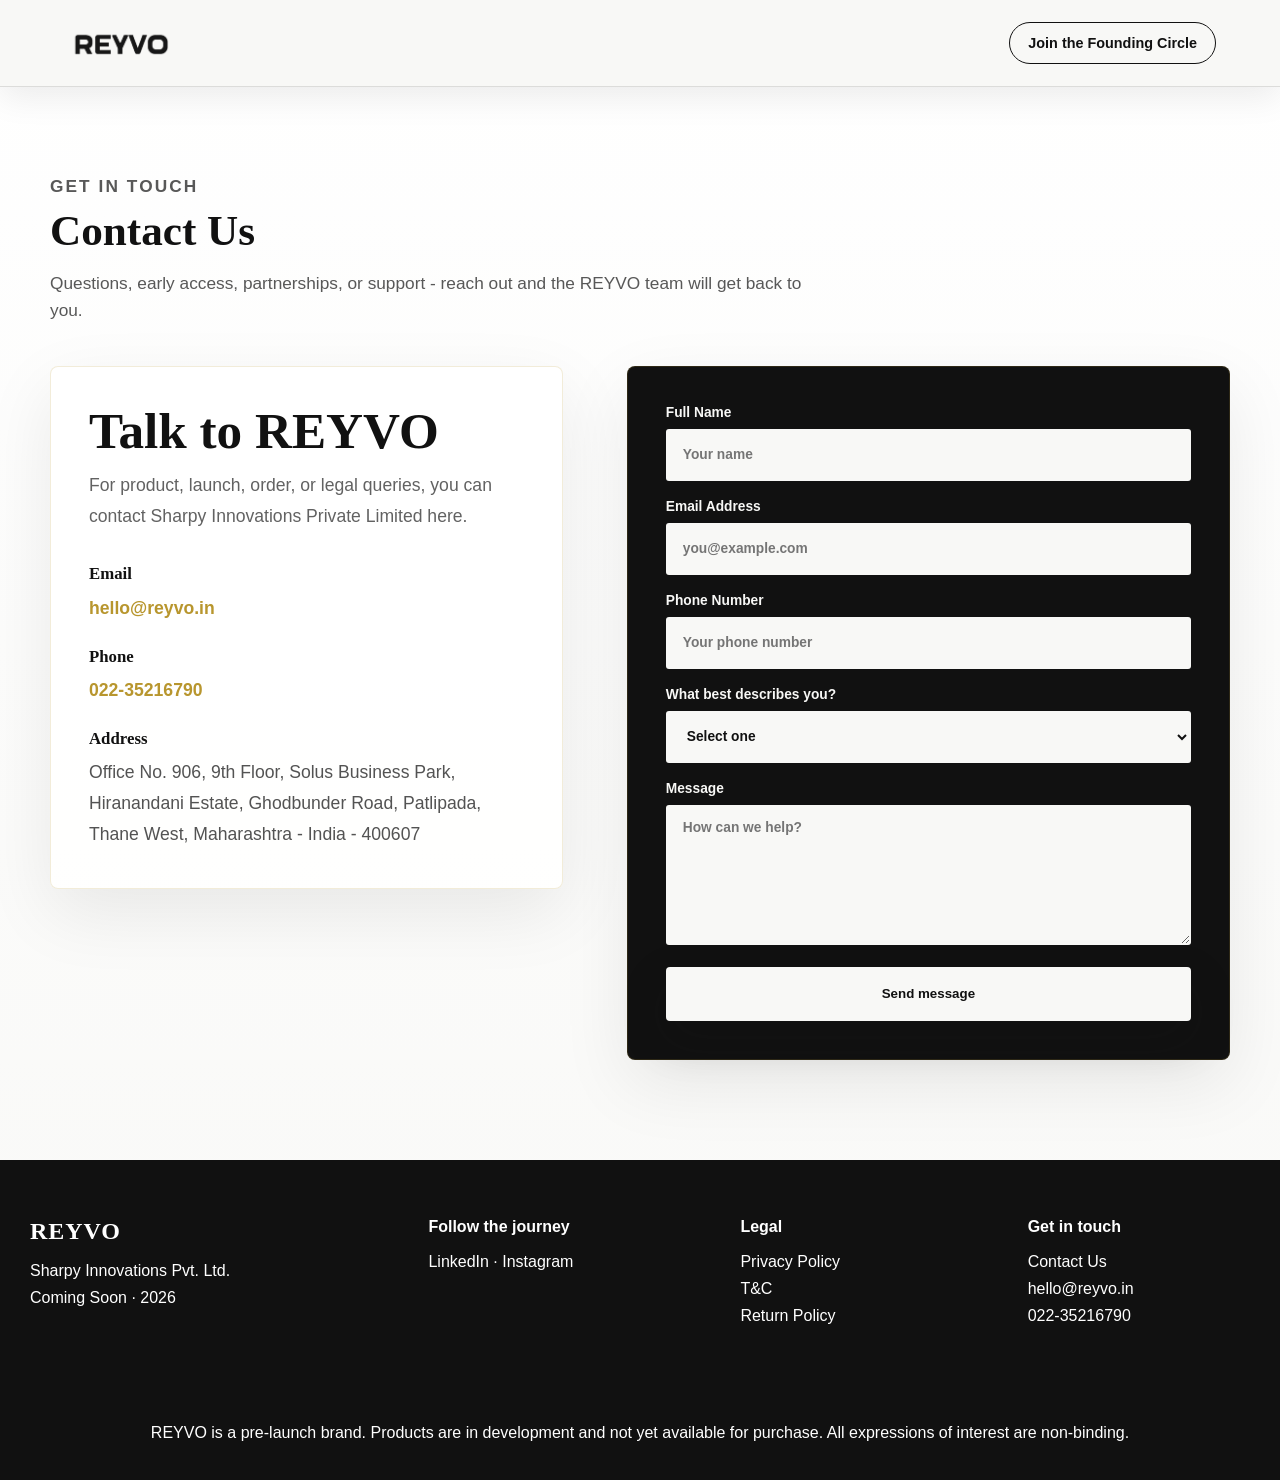
==== contact-us.html @ 83e5f423 "coming soon page" ====
<!DOCTYPE html>
<html lang="en">

<head>
    <meta charset="UTF-8">
    <meta name="viewport" content="width=device-width, initial-scale=1.0">
    <title>Contact Us - REYVO</title>
    <link rel="stylesheet" href="style.css">
</head>

<body class="legal-page">
    <header class="site-header legal-header">
        <a class="brand" href="index.html#top" aria-label="REYVO home">
            <img src="assets/reyvo-logo.png" alt="REYVO">
        </a>
        <a class="header-cta" href="index.html#founding-circle">Join the Founding Circle</a>
    </header>

    <main class="legal-main contact-main">
        <section class="legal-hero contact-hero">
            <p class="eyebrow">Get in Touch</p>
            <h1>Contact Us</h1>
            <p>Questions, early access, partnerships, or support - reach out and the REYVO team will get back to you.</p>
        </section>

        <section class="contact-grid">
            <div class="contact-card">
                <h2>Talk to REYVO</h2>
                <p>For product, launch, order, or legal queries, you can contact Sharpy Innovations Private Limited here.</p>
                <div class="contact-list">
                    <p><strong>Email</strong><a href="mailto:hello@reyvo.in">hello@reyvo.in</a></p>
                    <p><strong>Phone</strong><a href="tel:02235216790">022-35216790</a></p>
                    <p><strong>Address</strong><span>Office No. 906, 9th Floor, Solus Business Park, Hiranandani Estate, Ghodbunder Road, Patlipada, Thane West, Maharashtra - India - 400607</span></p>
                </div>
            </div>

            <form class="contact-form" id="contactForm">
                <input type="hidden" name="form_type" value="contact_us">
                <label>
                    Full Name
                    <input type="text" name="name" placeholder="Your name" required>
                </label>
                <label>
                    Email Address
                    <input type="email" name="email" placeholder="you@example.com" required>
                </label>
                <label>
                    Phone Number
                    <input type="tel" name="phone" placeholder="Your phone number">
                </label>
                <label>
                    What best describes you?
                    <select name="role" required>
                        <option value="">Select one</option>
                        <option>Founder</option>
                        <option>Professional</option>
                        <option>Student</option>
                        <option>Active</option>
                        <option>Other</option>
                    </select>
                </label>
                <label>
                    Message
                    <textarea name="message" rows="5" placeholder="How can we help?"></textarea>
                </label>
                <button class="button primary" type="submit">Send message</button>
            </form>
        </section>
    </main>

    <footer class="footer">
        <div class="footer-inner">
            <div>
                <strong>REYVO</strong>
                <p>Sharpy Innovations Pvt. Ltd.<br>Coming Soon &#183; 2026</p>
            </div>
            <div>
                <strong>Follow the journey</strong>
                <p><a href="https://www.linkedin.com/company/reyvo" target="_blank" rel="noopener">LinkedIn</a> &#183; <a href="https://www.instagram.com/reyvoindia" target="_blank" rel="noopener">Instagram</a></p>
            </div>
            <div>
                <strong>Legal</strong>
                <p><a href="privacy-policy.html">Privacy Policy</a><br><a href="terms-and-conditions.html">T&amp;C</a><br><a href="refund-return-policy.html">Return Policy</a></p>
            </div>
            <div>
                <strong>Get in touch</strong>
                <p><a href="contact-us.html">Contact Us</a><br><a href="mailto:hello@reyvo.in">hello@reyvo.in</a><br><a href="tel:02235216790">022-35216790</a></p>
            </div>
            <p class="micro">REYVO is a pre-launch brand. Products are in development and not yet available for
                purchase. All expressions of interest are non-binding.</p>
        </div>
    </footer>
    <script src="script.js"></script>
</body>

</html>
---- style.css ----
:root {
    --cream: #F8F8F6;
    --warm: #ECECEA;
    --ink: #111111;
    --muted: #626262;
    --line: rgba(17, 17, 17, 0.12);
    --white: #FFFFFF;
    --silver: #C9C9C6;
    --gold: #B8962E;
    --gold-soft: rgba(184, 150, 46, 0.14);
    --graphite: #2A2A2A;
    --shadow: 0 28px 80px rgba(17, 17, 17, 0.14);
}

@font-face {
    font-family: "Davioza Molegs";
    src: url("assets/fonts/DaviozaMolegs.otf") format("opentype");
    font-weight: 400;
    font-style: normal;
    font-display: swap;
}

* {
    box-sizing: border-box;
}

html {
    scroll-behavior: smooth;
}

body {
    margin: 0;
    font-family: Calibri, "Segoe UI", Arial, sans-serif;
    background:
        linear-gradient(180deg, #FFFFFF 0%, var(--cream) 34%, #EFEFED 100%);
    color: var(--ink);
    letter-spacing: 0;
}

a {
    color: inherit;
    text-decoration: none;
}

.site-header {
    position: fixed;
    top: 0;
    left: 0;
    right: 0;
    z-index: 20;
    display: flex;
    align-items: center;
    justify-content: space-between;
    padding: 22px clamp(20px, 5vw, 72px);
    transition: background 260ms ease, border-color 260ms ease, box-shadow 260ms ease;
}

.site-header.is-scrolled {
    background: rgba(248, 248, 246, 0.9);
    border-bottom-color: var(--line);
    box-shadow: 0 10px 34px rgba(17, 17, 17, 0.08);
    backdrop-filter: blur(18px);
}

.brand {
    display: inline-flex;
    align-items: center;
    font-size: 1.28rem;
    font-weight: 800;
    transition: color 220ms ease;
}

.brand img {
    display: block;
    width: auto;
    height: 34px;
    object-fit: contain;
    filter: brightness(0) invert(1);
    transition: filter 220ms ease, opacity 220ms ease;
}

.brand:hover img {
    opacity: 0.82;
}

.site-header.is-scrolled .brand img {
    filter: none;
}

.header-cta {
    display: inline-flex;
    align-items: center;
    gap: 4px;
    min-height: 42px;
    padding: 0 18px;
    border: 1px solid rgba(248, 248, 246, 0.54);
    color: var(--cream);
    border-radius: 999px;
    font-weight: 700;
    font-size: 0.9rem;
    transition: background 220ms ease, color 220ms ease, border-color 220ms ease, transform 220ms ease;
}

.site-header.is-scrolled .header-cta {
    border-color: var(--ink);
    color: var(--ink);
}

.header-cta:hover {
    background: var(--cream);
    color: var(--ink);
    border-color: var(--cream);
    transform: translateY(-1px);
}

.site-header.is-scrolled .header-cta:hover {
    background: var(--ink);
    color: var(--cream);
    border-color: var(--ink);
}

.section {
    width: min(1180px, calc(100% - 40px));
    margin: 0 auto;
    padding: 96px 0;
}

.hero {
    position: relative;
    overflow: hidden;
    min-height: 100vh;
    display: flex;
    justify-content: center;
    align-items: center;
    isolation: isolate;
    text-align: center;
    width: 100%;
    max-width: none;
    padding-left: max(20px, calc((100vw - 1180px) / 2));
    padding-right: max(20px, calc((100vw - 1180px) / 2));
    padding-top: 130px;
    background:
        linear-gradient(rgba(17, 17, 17, 0.68), rgba(17, 17, 17, 0.84)),
        var(--ink);
}

.hero-copy {
    position: relative;
    z-index: 2;
    max-width: 880px;
    margin: 0 auto;
}

.hero .eyebrow,
.hero h1,
.hero .hero-text,
.hero .hero-actions,
.hero .hero-countdown {
    opacity: 0;
    will-change: transform, opacity;
}

.hero.visible .eyebrow {
    animation: heroSlideDown 780ms cubic-bezier(0.22, 1, 0.36, 1) 120ms both;
}

.hero.visible h1 {
    animation: heroSlideUp 900ms cubic-bezier(0.22, 1, 0.36, 1) 260ms both;
}

.hero.visible .hero-text {
    animation: heroSlideLeft 860ms cubic-bezier(0.22, 1, 0.36, 1) 430ms both;
}

.hero.visible .hero-actions {
    animation: heroSlideRight 860ms cubic-bezier(0.22, 1, 0.36, 1) 590ms both;
}

.hero.visible .hero-countdown {
    animation: heroScaleIn 820ms cubic-bezier(0.22, 1, 0.36, 1) 760ms both;
}

.hero-bg {
    position: absolute;
    inset: 0;
    z-index: 1;
    pointer-events: none;
}

.hero-video {
    position: absolute;
    inset: 0;
    width: 100%;
    height: 100%;
    object-fit: cover;
    opacity: 0.72;
    transform: scale(1.06);
    filter: blur(3px) grayscale(0.16) saturate(0.9) contrast(1.08);
}

.hero-overlay {
    position: absolute;
    inset: 0;
    background:
        linear-gradient(180deg, rgba(0, 0, 0, 0.24) 0%, rgba(0, 0, 0, 0.5) 44%, rgba(0, 0, 0, 0.78) 100%),
        radial-gradient(circle at 50% 40%, rgba(0, 0, 0, 0.05), rgba(0, 0, 0, 0.46) 70%);
}

.eyebrow {
    margin: 0 0 18px;
    color: var(--gold);
    font-size: 0.96rem;
    font-weight: 800;
    letter-spacing: 0.12em;
    text-transform: uppercase;
}

.hero h1 {
    color: var(--cream);
    line-height: 1;
}

.hero .hero-text,
.hero .hero-actions p {
    color: rgba(248, 248, 246, 0.78);
}

h1,
h2,
h3,
p {
    margin-top: 0;
}

h1 {
    font-family: Georgia, "Times New Roman", serif;
    max-width: 820px;
    margin-bottom: 24px;
    font-size: clamp(3rem, 5.8vw, 3.45rem);
    line-height: 0.98;
    letter-spacing: 0;
}

h2 {
    font-family: Georgia, "Times New Roman", serif;
    margin-bottom: 22px;
    font-size: clamp(2rem, 4vw, 3.6rem);
    line-height: 1;
    letter-spacing: 0;
}

h3 {
    font-family: Georgia, "Times New Roman", serif;
    margin-bottom: 12px;
    font-size: 1.14rem;
    line-height: 1.25;
}

p,
li {
    color: var(--muted);
    font-size: 1.1rem;
    line-height: 1.75;
}

.hero-text {
    margin-left: auto;
    margin-right: auto;
    max-width: 710px;
    font-size: 1.05rem;
}

.hero-actions {
    display: flex;
    flex-wrap: wrap;
    gap: 18px 22px;
    justify-content: center;
    align-items: center;
    margin-top: 34px;
}

.hero-actions p {
    max-width: 240px;
    margin: 0;
    font-size: 0.92rem;
    line-height: 1.5;
    text-align: left;
}

.hero-countdown {
    position: relative;
    width: min(780px, 100%);
    margin: 28px auto 0;
    padding: 16px 18px;
    display: flex;
    align-items: center;
    justify-content: center;
    gap: 14px;
    background: rgba(255, 255, 255, 0.94);
    border: 1px solid rgba(184, 150, 46, 0.32);
    border-radius: 8px;
    box-shadow: 0 24px 70px rgba(0, 0, 0, 0.24);
    color: var(--ink);
    font-family: Calibri, "Segoe UI", Arial, sans-serif;
    font-size: 0.9rem;
    font-weight: 700;
    overflow: hidden;
    text-transform: lowercase;
}

.hero-countdown::before {
    content: "";
    position: absolute;
    inset: 0;
    background:
        radial-gradient(circle at 12% 50%, rgba(184, 150, 46, 0.2), transparent 23%),
        radial-gradient(circle at 88% 50%, rgba(184, 150, 46, 0.16), transparent 24%);
    pointer-events: none;
}

.hero-countdown::after {
    content: "";
    position: absolute;
    top: 0;
    bottom: 0;
    left: -45%;
    width: 38%;
    background: linear-gradient(90deg, transparent, rgba(184, 150, 46, 0.18), transparent);
    transform: skewX(-18deg);
    animation: countdownSheen 4.8s ease-in-out infinite;
    pointer-events: none;
}

.hero-countdown span {
    position: relative;
    z-index: 1;
    flex: 1 1 0;
    min-height: 64px;
    display: inline-flex;
    justify-content: center;
    align-items: baseline;
    gap: 7px;
    padding: 10px 14px;
    background: rgba(17, 17, 17, 0.035);
    border: 1px solid rgba(17, 17, 17, 0.06);
    border-radius: 8px;
    color: rgba(17, 17, 17, 0.72);
    white-space: nowrap;
    transition: transform 220ms ease, border-color 220ms ease, background 220ms ease;
}

.hero-countdown span:hover {
    transform: translateY(-3px);
    background: rgba(184, 150, 46, 0.1);
    border-color: rgba(184, 150, 46, 0.28);
}

.hero-countdown strong {
    color: var(--gold);
    font-family: Georgia, "Times New Roman", serif;
    font-size: clamp(2.2rem, 4vw, 3.2rem);
    line-height: 0.9;
    letter-spacing: 0.04em;
}

.hero-countdown i {
    position: relative;
    z-index: 1;
    display: inline-flex;
    color: rgba(17, 17, 17, 0.42);
    font-style: normal;
}

.hero-countdown i::before {
    content: "\00B7";
}

.button {
    display: inline-flex;
    align-items: center;
    justify-content: center;
    min-height: 54px;
    padding: 0 24px;
    border-radius: 999px;
    border: 1px solid transparent;
    font-family: Calibri, "Segoe UI", Arial, sans-serif;
    font-weight: 800;
    transition: transform 220ms ease, box-shadow 220ms ease, background 220ms ease;
    cursor: pointer;
}

.button:hover {
    transform: translateY(-2px);
}

.primary {
    background: var(--ink);
    color: var(--cream);
    box-shadow: 0 18px 44px rgba(17, 17, 17, 0.22);
}

.primary:hover {
    background: #000000;
    box-shadow: 0 22px 54px rgba(17, 17, 17, 0.28);
}

.secondary {
    background: var(--white);
    color: var(--ink);
}

.hero-panel {
    position: relative;
    min-height: 560px;
    padding: 34px;
    overflow: hidden;
    background:
        linear-gradient(145deg, rgba(255, 255, 255, 0.94), rgba(232, 232, 230, 0.84)),
        radial-gradient(circle at 20% 12%, rgba(5, 5, 5, 0.9), transparent 34%);
    border: 1px solid rgba(17, 17, 17, 0.1);
    border-radius: 8px;
    box-shadow: var(--shadow);
}


.product-orbit {
    position: absolute;
    inset: 0;
    display: grid;
    place-items: center;
}

.product-blur {
    width: 210px;
    height: 360px;
    border-radius: 26px;
    background:
        linear-gradient(90deg, rgba(255, 255, 255, 0.28), transparent 22%),
        linear-gradient(155deg, #111111 0%, #303030 44%, #B8962E 72%, #D8D8D4 100%);
    filter: blur(3.5px);
    transform: rotate(-8deg);
    animation: floatProduct 6s ease-in-out infinite;
}

.product-blur::after {
    content: "REYVO";
    position: absolute;
    inset: 0;
    display: grid;
    place-items: center;
    color: rgba(237, 237, 234, 0.78);
    font-size: 2rem;
    font-weight: 800;
    writing-mode: vertical-rl;
}

.can-shadow {
    position: absolute;
    bottom: 86px;
    width: 260px;
    height: 32px;
    background: rgba(17, 17, 17, 0.2);
    border-radius: 50%;
    filter: blur(16px);
    animation: shadowPulse 6s ease-in-out infinite;
}

.hero-proof {
    position: absolute;
    left: 24px;
    right: 24px;
    bottom: 24px;
    z-index: 2;
    display: flex;
    flex-wrap: wrap;
    gap: 10px;
}

.hero-proof span {
    min-height: 34px;
    display: inline-flex;
    align-items: center;
    padding: 0 13px;
    background: rgba(255, 255, 255, 0.76);
    border: 1px solid rgba(184, 150, 46, 0.24);
    border-radius: 999px;
    color: var(--ink);
    font-size: 0.78rem;
    font-weight: 800;
    backdrop-filter: blur(12px);
}

.countdown-band {
    width: min(1180px, calc(100% - 40px));
    margin: -34px auto 28px;
    padding: clamp(24px, 4vw, 38px);
    display: grid;
    grid-template-columns: 0.85fr 1.15fr;
    gap: 24px;
    align-items: center;
    background: var(--ink);
    border: 1px solid rgba(184, 150, 46, 0.28);
    border-radius: 8px;
    box-shadow: 0 24px 70px rgba(17, 17, 17, 0.16);
}

.countdown-band h2 {
    margin: 0;
    color: var(--cream);
    font-size: clamp(1.6rem, 3vw, 3rem);
}

.countdown {
    position: relative;
    z-index: 2;
    display: grid;
    grid-template-columns: repeat(3, 1fr);
    gap: 10px;
}

.countdown div {
    padding: 18px 12px;
    background: rgba(255, 255, 255, 0.08);
    border: 1px solid rgba(248, 248, 246, 0.16);
    border-radius: 8px;
    text-align: center;
    transition: transform 220ms ease, border-color 220ms ease, background 220ms ease;
}

.countdown div:hover {
    transform: translateY(-4px);
    background: rgba(184, 150, 46, 0.14);
    border-color: rgba(184, 150, 46, 0.58);
}

.countdown strong {
    display: block;
    color: var(--cream);
    font-size: 2rem;
}

.countdown span {
    color: rgba(248, 248, 246, 0.68);
    font-size: 0.72rem;
    font-weight: 800;
    text-transform: uppercase;
}

.split {
    display: grid;
    grid-template-columns: 0.85fr 1.15fr;
    gap: clamp(32px, 7vw, 96px);
}

.body-copy {

    padding-top: 50px;
}

.body-copy p {
    margin-bottom: 18px;
}

.callout,
.bottom-line {
    margin-top: 35px;
    padding: 22px;
    color: var(--ink);
    background: linear-gradient(135deg, #FFFFFF, var(--warm));
    border-left: 4px solid var(--gold);
    border-radius: 8px;
    font-family: Georgia, "Times New Roman", serif;
    font-weight: 600;
}

.section-heading {
    max-width: 820px;
    margin-bottom: 36px;
}

.three-grid {
    display: grid;
    grid-template-columns: repeat(3, minmax(0, 1fr));
    gap: 20px;
}

.card {
    position: relative;
    padding: 34px;
    background:
        linear-gradient(145deg, rgba(255, 255, 255, 0.98), rgba(248, 247, 241, 0.86));
    border: 1px solid rgba(184, 150, 46, 0.2);
    border-radius: 8px;
    overflow: hidden;
    box-shadow: 0 18px 48px rgba(17, 17, 17, 0.045);
    transition: transform 260ms ease, box-shadow 260ms ease, border-color 260ms ease, background 260ms ease;
}

.card::before {
    content: "";
    position: absolute;
    inset: 0;
    background:
        linear-gradient(120deg, transparent 12%, rgba(255, 255, 255, 0.72) 38%, transparent 58%),
        radial-gradient(circle at 18% 12%, rgba(184, 150, 46, 0.18), transparent 30%);
    opacity: 0;
    transform: translateX(-22%);
    transition: opacity 260ms ease, transform 520ms ease;
    pointer-events: none;
}

.card::after {
    content: "";
    position: absolute;
    top: 18px;
    right: 18px;
    width: 68px;
    height: 68px;
    border-top: 1px solid rgba(184, 150, 46, 0.28);
    border-right: 1px solid rgba(184, 150, 46, 0.28);
    border-radius: 0 8px 0 0;
    opacity: 0.58;
    pointer-events: none;
}

.card:hover {
    transform: translateY(-10px);
    background:
        linear-gradient(145deg, #FFFFFF, rgba(248, 247, 241, 0.96));
    border-color: rgba(184, 150, 46, 0.52);
    box-shadow: 0 28px 80px rgba(17, 17, 17, 0.13), 0 0 0 1px rgba(184, 150, 46, 0.08);
}

.card:hover::before {
    opacity: 1;
    transform: translateX(12%);
}

.card-icon {
    width: 46px;
    height: 46px;
    display: grid;
    place-items: center;
    margin-bottom: 28px;
    background: var(--ink);
    border: 1px solid rgba(184, 150, 46, 0.32);
    border-radius: 50%;
    color: var(--gold);
    font-size: 0.76rem;
    font-weight: 900;
}



.card .card-icon {
    position: relative;
    z-index: 1;
    width: 58px;
    height: 58px;
    display: inline-grid;
    margin-bottom: 24px;
    background:
        radial-gradient(circle at 34% 24%, rgba(255, 255, 255, 0.26), transparent 24%),
        linear-gradient(145deg, #101010, #000000);
    border-color: rgba(184, 150, 46, 0.58);
    box-shadow: 0 14px 30px rgba(17, 17, 17, 0.22), inset 0 0 0 1px rgba(255, 255, 255, 0.06);
    font-size: 1.25rem;
    font-weight: 700;
    transition: transform 260ms ease, box-shadow 260ms ease, border-color 260ms ease;
}

.card:hover .card-icon {
    transform: translateY(-3px) scale(1.06);
    border-color: rgba(216, 187, 93, 0.82);
    box-shadow: 0 18px 40px rgba(17, 17, 17, 0.27), 0 0 26px rgba(184, 150, 46, 0.18);
}

.card span {
    position: relative;
    z-index: 1;
    display: inline-flex;
    margin-bottom: 18px;
    color: var(--gold);
    font-size: 0.74rem;
    font-weight: 800;
    letter-spacing: 0.12em;
    text-transform: uppercase;
}

.card h3,
.card p {
    position: relative;
    z-index: 1;
}

.pillars article {
    position: relative;
    min-height: 318px;
    display: flex;
    flex-direction: column;
    align-items: center;
    justify-content: flex-start;
    padding: 32px 22px 28px;
    background:
        linear-gradient(145deg, rgba(255, 255, 255, 0.86), rgba(235, 235, 231, 0.78));
    border: 2px solid rgba(17, 17, 17, 0.54);
    border-radius: 8px;
    text-align: center;
    box-shadow: 0 18px 28px rgba(17, 17, 17, 0.16);
    transition: transform 260ms ease, box-shadow 260ms ease, border-color 260ms ease, background 260ms ease;
}

.pillars article:hover {
    transform: translateY(-7px);
    background:
        linear-gradient(145deg, rgba(255, 255, 255, 0.96), rgba(242, 242, 238, 0.9));
    border-color: rgba(184, 150, 46, 0.82);
    box-shadow: 0 24px 38px rgba(17, 17, 17, 0.2);
}

.pillar-mark {
    position: relative;
    width: 124px;
    height: 124px;
    display: grid;
    place-items: center;
    margin: 0 auto 14px;
    color: rgba(17, 17, 17, 0.55);
}

.pillar-mark span {
    position: absolute;
    left: -2px;
    top: 48%;
    color: rgba(17, 17, 17, 0.5);
    font-size: 0.92rem;
    font-weight: 500;
    letter-spacing: 0.04em;
}

.pillar-icon {
    width: 80px;
    height: 80px;
    fill: none;
    stroke: currentColor;
    stroke-width: 3.2;
    stroke-linecap: round;
    stroke-linejoin: round;
    transition: transform 260ms ease, color 260ms ease;
}

.pillars article:hover .pillar-icon {
    color: rgba(184, 150, 46, 0.78);
    transform: translateY(-3px) scale(1.04);
}

.pillars h3 {
    max-width: 260px;
    margin: 0 auto 12px;
    font-size: 1.08rem;
    line-height: 1.28;
}

.pillars p {
    max-width: 290px;
    margin: 0 auto;
    color: rgba(17, 17, 17, 0.74);
    font-size: 0.88rem;
    line-height: 1.42;
}

.product-section {
    display: grid;
    grid-template-columns: 0.9fr 1.1fr;
    gap: clamp(34px, 7vw, 92px);
    align-items: center;
}

.product-visual {
    position: relative;
    min-height: 520px;
    display: grid;
    place-items: center;
    background:
        linear-gradient(145deg, rgba(255, 255, 255, 0.96), rgba(236, 236, 234, 0.82));
    border: 1px solid rgba(184, 150, 46, 0.18);
    border-radius: 8px;
    overflow: hidden;
    box-shadow: 0 28px 80px rgba(17, 17, 17, 0.08);
}

.product-visual::before {
    content: "";
    position: absolute;
    inset: 12%;
    background:
        radial-gradient(circle at 50% 42%, rgba(184, 150, 46, 0.24), transparent 42%),
        radial-gradient(circle at 42% 70%, rgba(17, 17, 17, 0.14), transparent 36%);
    filter: blur(38px);
    pointer-events: none;
}

.product-visual::after {
    content: "";
    position: absolute;
    inset: 0;
    background:
        linear-gradient(115deg, rgba(255, 255, 255, 0.62), transparent 32%, transparent 68%, rgba(255, 255, 255, 0.36)),
        linear-gradient(180deg, transparent 72%, rgba(17, 17, 17, 0.07));
    pointer-events: none;
}

.product-tease {
    position: relative;
    z-index: 1;
    width: min(88%, 520px);
    max-height: 500px;
    object-fit: contain;
    filter: blur(4.5px) saturate(0.9) brightness(0.88);
    opacity: 0.9;
    transform: rotate(-4deg) scale(1.08);
    transition: transform 320ms ease, filter 320ms ease, opacity 320ms ease;
}

.product-visual:hover .product-tease {
    filter: blur(3.5px) saturate(0.96) brightness(0.94);
    opacity: 0.96;
    transform: rotate(-2deg) scale(1.12);
}

.product-badge {
    position: absolute;
    top: 24px;
    left: 24px;
    z-index: 2;
    display: inline-flex;
    align-items: center;
    min-height: 38px;
    padding: 0 25px;
    background: rgba(17, 17, 17, 0.9);
    border: 1px solid rgba(184, 150, 46, 0.62);
    border-radius: 999px;
    color: var(--cream);
    box-shadow: 0 16px 38px rgba(17, 17, 17, 0.2);
    font-size: 0.74rem;
    font-weight: 900;
    letter-spacing: 0.12em;
    text-transform: uppercase;
    backdrop-filter: blur(14px);
}

.not-list {
    display: grid;
    gap: 14px;
}

.not-list p {
    margin: 0;
    padding: 18px 0;
    border-bottom: 1px solid var(--line);
}

.not-list strong {
    color: var(--ink);
}

.form-section {
    display: grid;
    grid-template-columns: 1fr 0.82fr;
    gap: clamp(32px, 7vw, 92px);
    align-items: start;
}

.form-copy ul {
    margin: 28px 0 0;
    padding-left: 20px;
}

.signup-form {
    margin-top: 42px;
    padding: 28px;
    background: var(--ink);
    border-radius: 2px;
    box-shadow: var(--shadow);
}

label {
    display: grid;
    gap: 9px;
    margin-bottom: 18px;
    color: var(--cream);
    font-size: 0.86rem;
    font-weight: 800;
}

input,
select,
textarea {
    width: 100%;
    min-height: 52px;
    padding: 0 16px;
    color: var(--ink);
    background: var(--cream);
    border: 1px solid transparent;
    border-radius: 3px;
    font: inherit;
}

input:focus,
select:focus,
textarea:focus {
    outline: 2px solid var(--silver);
    outline-offset: 2px;
}

textarea {
    min-height: 140px;
    padding-top: 14px;
    resize: vertical;
}

.signup-form .button {
    width: 100%;
    background: var(--cream);
    color: var(--ink);
    border-radius: 4px !important;
    font-size: 16px;
}

.signup-form .button:hover {
    background: var(--gold);
    color: var(--white);
}

.form-note,
.joined {
    margin: 16px 0 0;
    color: rgba(237, 237, 234, 0.74);
    font-size: 0.9rem;
    line-height: 1.55;
}

.joined strong {
    color: var(--cream);
}

.belief {
    position: relative;
    max-width: 900px;
    min-height: 610px;
    display: grid;
    align-content: center;
    text-align: center;
    isolation: isolate;
    overflow: hidden;
}

.belief-bg {
    position: absolute;
    inset: 0;
    z-index: 0;
    pointer-events: none;
}

.belief-bg::before {
    content: "";
    position: absolute;
    inset: 8% 4%;
    background:
        radial-gradient(circle at 18% 48%, rgba(70, 44, 92, 0.12), transparent 28%),
        radial-gradient(circle at 82% 44%, rgba(221, 142, 54, 0.14), transparent 28%),
        linear-gradient(180deg, rgba(255, 255, 255, 0.9), rgba(248, 248, 246, 0.72));
    filter: blur(18px);
}

.belief-can {
    position: absolute;
    top: 50%;
    width: min(28vw, 300px);
    max-width: 34%;
    opacity: 0.28;
    filter: blur(3.5px) saturate(0.9) brightness(0.92);
    transform-origin: center;
}

.belief-can-berry {
    left: -5%;
    transform: translateY(-52%) rotate(-12deg);
    animation: beliefBerryFloat 8s ease-in-out infinite;
}

.belief-can-citrus {
    right: -5%;
    transform: translateY(-48%) rotate(13deg);
    animation: beliefCitrusFloat 9s ease-in-out infinite;
}

.flavor-dot {
    position: absolute;
    display: block;
    border-radius: 50%;
    opacity: 0.54;
    filter: blur(0.2px);
    animation: flavorDrift 7s ease-in-out infinite;
}

.dot-one {
    left: 7%;
    top: 22%;
    width: 16px;
    height: 16px;
    background: rgba(82, 47, 112, 0.28);
}

.dot-two {
    left: 15%;
    bottom: 18%;
    width: 10px;
    height: 10px;
    background: rgba(42, 24, 56, 0.22);
    animation-delay: -1.8s;
}

.dot-three {
    right: 10%;
    top: 20%;
    width: 18px;
    height: 18px;
    background: rgba(226, 143, 46, 0.32);
    animation-delay: -3.2s;
}

.dot-four {
    right: 18%;
    bottom: 20%;
    width: 11px;
    height: 11px;
    background: rgba(244, 180, 67, 0.26);
    animation-delay: -4.5s;
}

.dot-five {
    right: 5%;
    bottom: 38%;
    width: 8px;
    height: 8px;
    background: rgba(184, 150, 46, 0.28);
    animation-delay: -2.4s;
}

.belief .eyebrow,
.belief h2,
.belief p,
.belief strong {
    position: relative;
    z-index: 1;
}

.belief p {
    font-size: 1.08rem;
}

.belief strong {
    display: block;
    margin-top: 10px;
    font-family: Georgia, "Times New Roman", serif;
    font-size: clamp(1.25rem, 3vw, 1.9rem);
    line-height: 1.25;
}

@keyframes beliefBerryFloat {

    0%,
    100% {
        transform: translateY(-52%) translateX(0) rotate(-12deg);
    }

    50% {
        transform: translateY(-57%) translateX(18px) rotate(-8deg);
    }
}

@keyframes beliefCitrusFloat {

    0%,
    100% {
        transform: translateY(-48%) translateX(0) rotate(13deg);
    }

    50% {
        transform: translateY(-53%) translateX(-18px) rotate(9deg);
    }
}

@keyframes flavorDrift {

    0%,
    100% {
        transform: translate3d(0, 0, 0) scale(1);
    }

    50% {
        transform: translate3d(10px, -16px, 0) scale(1.18);
    }
}

.cta-band {
    width: min(1180px, calc(100% - 40px));
    margin: 20px auto 96px;
    padding: clamp(28px, 5vw, 56px);
    display: flex;
    gap: 28px;
    align-items: center;
    justify-content: space-between;
    background: var(--ink);
    border-radius: 8px;
}

.cta-band h2 {
    margin-bottom: 12px;
    color: var(--cream);
    font-size: clamp(1.8rem, 4vw, 3.5rem);
}

.cta-band p {
    max-width: 720px;
    margin: 0;
    color: rgba(237, 237, 234, 0.75);
}

.footer {
    padding: 58px 0 34px;
    background: #111111;
    border-top: 0;
    color: #FFFFFF;
}

.footer-inner {
    width: min(1220px, calc(100% - 40px));
    margin: 0 auto;
    display: grid;
    grid-template-columns: 1.25fr 0.9fr 0.8fr 0.9fr;
    gap: clamp(36px, 7vw, 92px);
    align-items: start;
}

.footer strong {
    display: block;
    margin-bottom: 12px;
    color: #FFFFFF;
    font-size: 1rem;
    font-weight: 800;
}

.footer-inner>div:first-child strong {
    font-family: Georgia, "Times New Roman", serif;
    font-size: 1.5rem;
    font-weight: 800;
    letter-spacing: 0.04em;
}

.footer a {
    color: #FFFFFF;
    transition: color 220ms ease;
}

.footer a:hover {
    color: var(--gold);

}

.footer p {
    margin: 0;
    color: #FFFFFF;
    font-size: 1rem;
    line-height: 1.7;
}

.micro {
    grid-column: 1 / -1;
    width: 100%;
    max-width: none;
    justify-self: center;
    margin-top: 82px;
    padding-top: 0;
    border-top: 0;
    color: #FFFFFF;
    text-align: center;
}

.legal-page {
    background: linear-gradient(180deg, #FFFFFF 0%, var(--cream) 100%);
}

.legal-header {
    position: sticky;
    background: rgba(248, 248, 246, 0.94);
    border-bottom: 1px solid var(--line);
    box-shadow: 0 10px 34px rgba(17, 17, 17, 0.08);
    backdrop-filter: blur(18px);
}

.legal-header .brand img {
    filter: none;
}

.legal-header .header-cta {
    border-color: var(--ink);
    color: var(--ink);
}

.legal-header .header-cta:hover {
    background: var(--ink);
    color: var(--cream);
    border-color: var(--ink);
}

.legal-main {
    width: min(1060px, calc(100% - 40px));
    margin: 0 auto;
    padding: 86px 0 100px;
}

.legal-hero {
    max-width: 840px;
    margin-bottom: 42px;
}

.legal-hero h1 {
    margin-bottom: 18px;
    font-size: clamp(2.7rem, 6vw, 2.4rem);
}

.legal-hero p {
    margin-bottom: 10px;
    color: rgba(17, 17, 17, 0.7);
    font-size: 1.08rem;
    line-height: 1.55;
}

.legal-content {
    padding: clamp(24px, 5vw, 54px);
    background: rgba(255, 255, 255, 0.82);
    border: 1px solid rgba(184, 150, 46, 0.18);
    border-radius: 8px;
    box-shadow: 0 24px 70px rgba(17, 17, 17, 0.08);
}

.legal-content section+section {
    margin-top: 36px;
    padding-top: 32px;
    border-top: 1px solid rgba(17, 17, 17, 0.1);
}

.legal-content h2 {
    margin-bottom: 14px;
    font-size: clamp(1.55rem, 3vw, 1.5rem);
    line-height: 1.12;
}

.legal-content h3 {
    margin: 22px 0 10px;
    font-size: 1.14rem;
}

.legal-content p,
.legal-content li {
    color: rgba(17, 17, 17, 0.72);
    font-size: 1rem;
    line-height: 1.72;
}

.legal-content p {
    margin-bottom: 14px;
}

.legal-content ul {
    margin: 8px 0 16px;
    padding-left: 22px;
}

.legal-content a {
    color: var(--gold);
    font-weight: 800;
}

.policy-table {
    display: grid;
    margin: 20px 0 22px;
    border: 1px solid rgba(17, 17, 17, 0.12);
    border-radius: 8px;
    overflow: hidden;
}

.policy-table>div {
    display: grid;
    grid-template-columns: 1.3fr 1fr 0.85fr;
}

.policy-table.two-column>div {
    grid-template-columns: 1.35fr 1fr;
}

.policy-table>div:first-child {
    background: var(--ink);
    color: var(--cream);
}

.policy-table strong,
.policy-table span {
    padding: 13px 14px;
    border-right: 1px solid rgba(17, 17, 17, 0.1);
    font-size: 0.92rem;
    line-height: 1.45;
}

.policy-table>div:first-child strong {
    border-color: rgba(255, 255, 255, 0.18);
}

.policy-table strong:last-child,
.policy-table span:last-child {
    border-right: 0;
}

.policy-table>div+div {
    border-top: 1px solid rgba(17, 17, 17, 0.1);
}

.contact-main {
    width: min(1180px, calc(100% - 40px));
}

.contact-hero {
    max-width: 760px;
}

.contact-grid {
    display: grid;
    grid-template-columns: 0.85fr 1fr;
    gap: clamp(28px, 5vw, 72px);
    align-items: start;
}

.contact-card,
.contact-form {
    padding: clamp(24px, 4vw, 38px);
    background: rgba(255, 255, 255, 0.82);
    border: 1px solid rgba(184, 150, 46, 0.18);
    border-radius: 8px;
    box-shadow: 0 24px 70px rgba(17, 17, 17, 0.08);
}

.contact-card h2 {
    margin-bottom: 14px;
    font-size: clamp(2rem, 4vw, 3.2rem);
}

.contact-list {
    display: grid;
    gap: 18px;
    margin-top: 28px;
}

.contact-list p {
    margin: 0;
}

.contact-list strong {
    display: block;
    margin-bottom: 4px;
    color: var(--ink);
    font-family: Georgia, "Times New Roman", serif;
    font-size: 1.05rem;
}

.contact-list a {
    color: var(--gold);
    font-weight: 800;
}

.contact-list span {
    color: rgba(17, 17, 17, 0.72);
    line-height: 1.65;
}

.contact-form {
    background: var(--ink);
}

.contact-form .button {
    width: 100%;
    margin-top: 4px;
    background: var(--cream);
    color: var(--ink);
    border-radius: 4px !important;
}

.contact-form .button:hover {
    background: var(--gold);
    color: var(--white);
}

.reveal {
    opacity: 0;
    transform: translateY(22px);
    transition: opacity 700ms ease, transform 700ms ease;
}

.reveal.visible {
    opacity: 1;
    transform: translateY(0);
}

.reveal.visible .reveal-left {
    animation: slideFromLeft 820ms ease both;
}

.reveal.visible .reveal-right {
    animation: slideFromRight 820ms ease 120ms both;
}

.reveal.visible.split> :first-child,
.reveal.visible.product-section> :first-child,
.reveal.visible.form-section> :first-child {
    animation: slideFromLeft 760ms ease both;
}

.reveal.visible.split> :last-child,
.reveal.visible.product-section> :last-child,
.reveal.visible.form-section> :last-child {
    animation: slideFromRight 760ms ease 100ms both;
}

.reveal.visible .card,
.reveal.visible.pillars article {
    animation: liftIn 680ms ease both;
}

.reveal.visible .card:nth-child(2),
.reveal.visible.pillars article:nth-child(2) {
    animation-delay: 90ms;
}

.reveal.visible .card:nth-child(3),
.reveal.visible.pillars article:nth-child(3) {
    animation-delay: 180ms;
}

@keyframes floatProduct {

    0%,
    100% {
        transform: translateY(0) rotate(-8deg);
    }

    50% {
        transform: translateY(-18px) rotate(-5deg);
    }
}

@keyframes shadowPulse {

    0%,
    100% {
        transform: scale(1);
        opacity: 0.8;
    }

    50% {
        transform: scale(0.82);
        opacity: 0.48;
    }
}

@keyframes countdownSheen {

    0%,
    24% {
        left: -45%;
    }

    58%,
    100% {
        left: 108%;
    }
}

@keyframes heroSlideDown {
    from {
        opacity: 0;
        transform: translate3d(0, -24px, 0);
    }

    to {
        opacity: 1;
        transform: translate3d(0, 0, 0);
    }
}

@keyframes heroSlideUp {
    from {
        opacity: 0;
        transform: translate3d(0, 38px, 0);
    }

    to {
        opacity: 1;
        transform: translate3d(0, 0, 0);
    }
}

@keyframes heroSlideLeft {
    from {
        opacity: 0;
        transform: translate3d(-42px, 0, 0);
    }

    to {
        opacity: 1;
        transform: translate3d(0, 0, 0);
    }
}

@keyframes heroSlideRight {
    from {
        opacity: 0;
        transform: translate3d(42px, 0, 0);
    }

    to {
        opacity: 1;
        transform: translate3d(0, 0, 0);
    }
}

@keyframes heroScaleIn {
    from {
        opacity: 0;
        transform: translate3d(0, 24px, 0) scale(0.96);
    }

    to {
        opacity: 1;
        transform: translate3d(0, 0, 0) scale(1);
    }
}

@keyframes slideFromLeft {
    from {
        opacity: 0;
        transform: translateX(-36px);
    }

    to {
        opacity: 1;
        transform: translateX(0);
    }
}

@keyframes slideFromRight {
    from {
        opacity: 0;
        transform: translateX(36px);
    }

    to {
        opacity: 1;
        transform: translateX(0);
    }
}

@keyframes liftIn {
    from {
        opacity: 0;
        transform: translateY(24px);
    }

    to {
        opacity: 1;
        transform: translateY(0);
    }
}

@media (max-width: 900px) {
    .site-header {
        padding: 18px 20px;
    }

    .header-cta {
        min-height: 38px;
        padding: 0 13px;
        font-size: 0.78rem;
    }

    .section {
        width: min(100% - 32px, 680px);
        padding: 72px 0;
    }

    .hero,
    .split,
    .product-section,
    .form-section,
    .countdown-band {
        grid-template-columns: 1fr;
    }

    .hero {
        min-height: 100vh;
        padding-top: 100px;
        padding-bottom: 72px;
    }

    .hero-bg {
        inset: 0;
        height: auto;
    }

    h1 {
        font-size: clamp(2.65rem, 10.2vw, 3.7rem);
        line-height: 1.02;
    }

    .hero-panel,
    .product-visual {
        min-height: 460px;
    }

    .countdown-band {
        width: min(100% - 32px, 680px);
        margin-top: -14px;
    }

    .three-grid,
    .footer-inner {
        grid-template-columns: 1fr;
    }

    .footer-inner {
        width: min(100% - 32px, 680px);
        text-align: center;
    }

    .cta-band {
        width: min(100% - 32px, 680px);
        flex-direction: column;
        align-items: flex-start;
    }

    .legal-main {
        width: min(100% - 32px, 680px);
        padding-top: 58px;
    }

    .policy-table {
        border: 0;
        gap: 12px;
        overflow: visible;
    }

    .policy-table>div {
        grid-template-columns: 1fr;
        border: 1px solid rgba(17, 17, 17, 0.12);
        border-radius: 8px;
        overflow: hidden;
    }

    .policy-table>div:first-child {
        display: none;
    }

    .policy-table strong,
    .policy-table span {
        border-right: 0;
        border-bottom: 1px solid rgba(17, 17, 17, 0.08);
    }

    .policy-table strong:last-child,
    .policy-table span:last-child {
        border-bottom: 0;
    }

    .belief {
        min-height: 560px;
    }

    .belief-can {
        width: 220px;
        max-width: 42%;
        opacity: 0.22;
    }

    .belief-can-berry {
        left: -14%;
    }

    .belief-can-citrus {
        right: -14%;
    }
}

@media (max-width: 560px) {
    .hero-actions {
        align-items: flex-start;
        flex-direction: column;
    }

    .hero-actions,
    .hero-actions p {
        align-items: center;
        text-align: center;
    }

    .button {
        width: 100%;
    }

    .header-cta {
        max-width: 190px;
        justify-content: center;
        text-align: center;
    }

    .countdown strong {
        font-size: 1.45rem;
    }

    .hero-countdown {
        flex-wrap: wrap;
        gap: 8px 12px;
        padding: 16px;
    }

    .hero-countdown span {
        flex: 1 1 100%;
    }

    .hero-countdown i {
        display: none;
    }

    .hero-panel,
    .signup-form {
        padding: 20px;
    }

    .product-blur {
        width: 170px;
        height: 310px;
    }

    .belief {
        min-height: 620px;
    }

    .belief-can {
        width: 170px;
        max-width: 48%;
        opacity: 0.18;
    }

    .belief-can-berry {
        left: -24%;
        top: 32%;
    }

    .belief-can-citrus {
        right: -24%;
        top: 72%;
    }

    .flavor-dot {
        opacity: 0.38;
    }
}

@media (prefers-reduced-motion: reduce) {

    .hero .eyebrow,
    .hero h1,
    .hero .hero-text,
    .hero .hero-actions,
    .hero .hero-countdown {
        opacity: 1;
        animation: none;
        transform: none;
    }

    .belief-can,
    .flavor-dot {
        animation: none;
    }
}
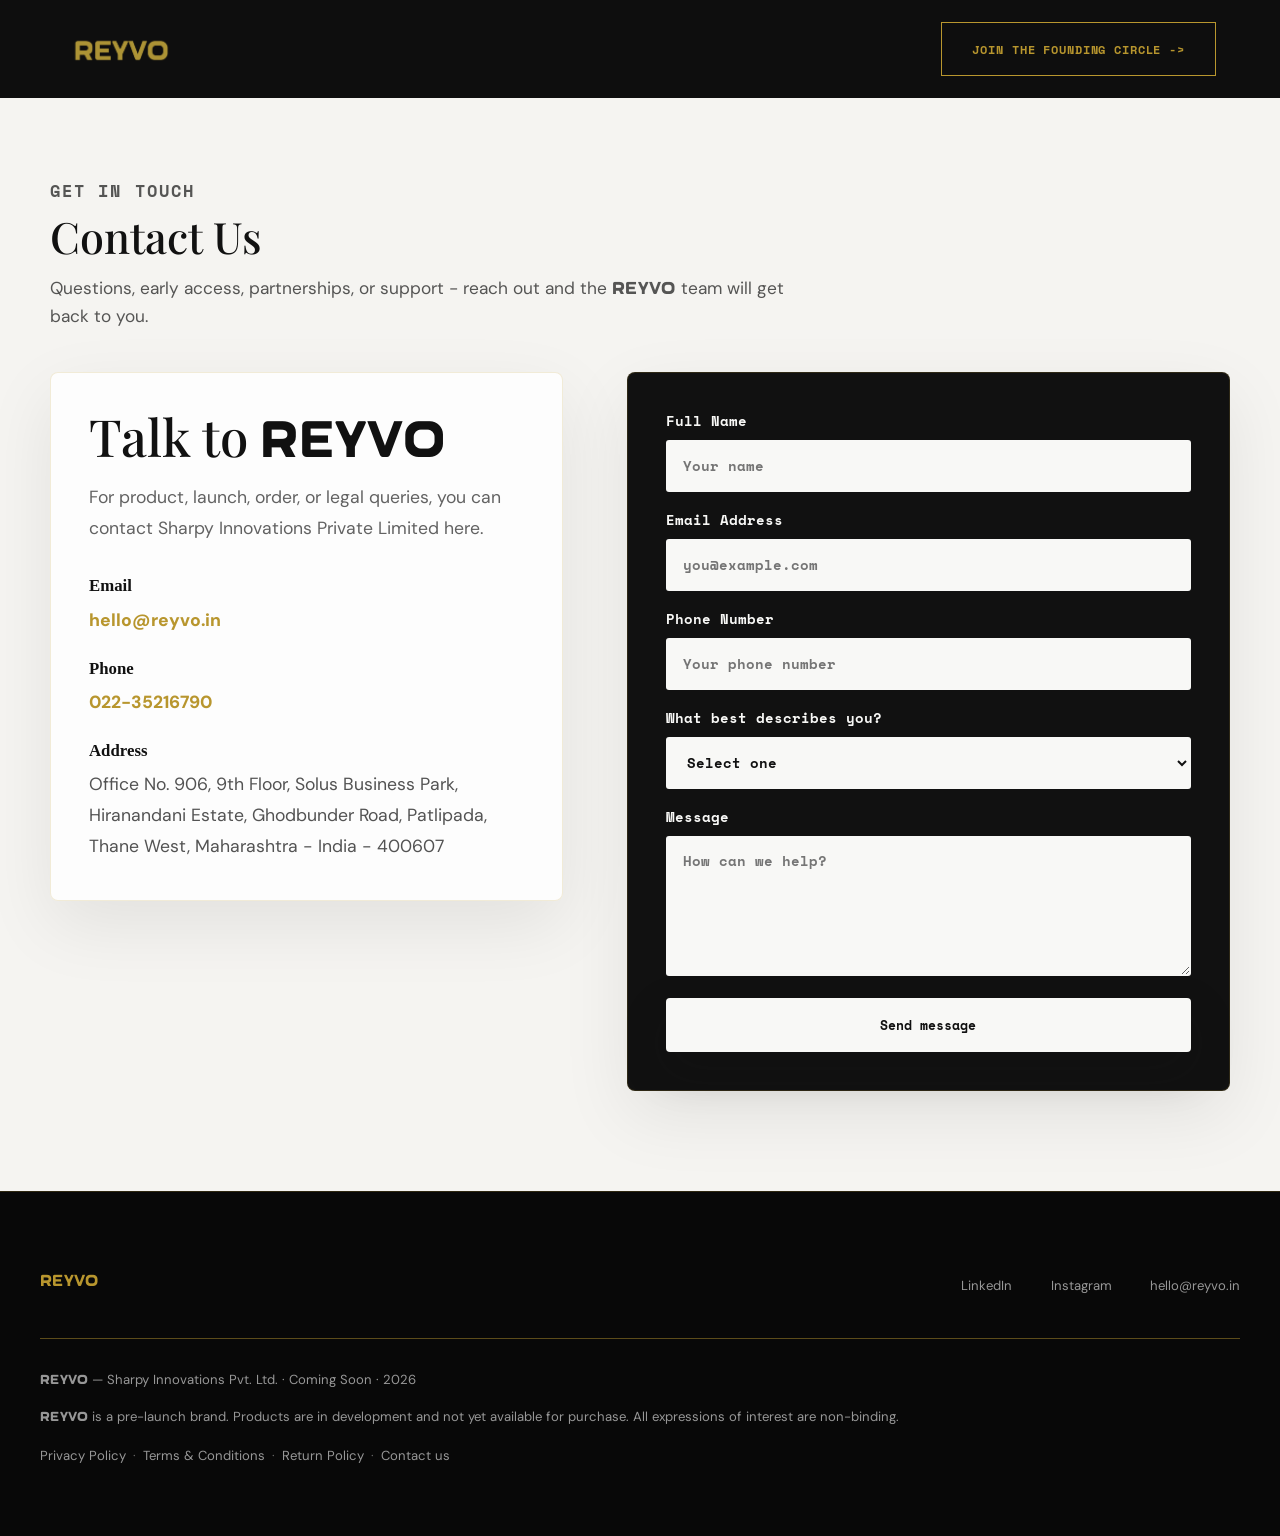
==== commit 64522f6a: "changes on home page" ====
--- a/contact-us.html
+++ b/contact-us.html
@@ -13,24 +13,27 @@
         <a class="brand" href="index.html#top" aria-label="REYVO home">
             <img src="assets/reyvo-logo.png" alt="REYVO">
         </a>
-        <a class="header-cta" href="index.html#founding-circle">Join the Founding Circle</a>
+        <a class="header-cta" href="index.html#founding-circle">Join the Founding Circle -&gt;</a>
     </header>
 
     <main class="legal-main contact-main">
         <section class="legal-hero contact-hero">
             <p class="eyebrow">Get in Touch</p>
             <h1>Contact Us</h1>
-            <p>Questions, early access, partnerships, or support - reach out and the REYVO team will get back to you.</p>
+            <p>Questions, early access, partnerships, or support - reach out and the REYVO team will get back to you.
+            </p>
         </section>
 
         <section class="contact-grid">
             <div class="contact-card">
                 <h2>Talk to REYVO</h2>
-                <p>For product, launch, order, or legal queries, you can contact Sharpy Innovations Private Limited here.</p>
+                <p>For product, launch, order, or legal queries, you can contact Sharpy Innovations Private Limited
+                    here.</p>
                 <div class="contact-list">
                     <p><strong>Email</strong><a href="mailto:hello@reyvo.in">hello@reyvo.in</a></p>
                     <p><strong>Phone</strong><a href="tel:02235216790">022-35216790</a></p>
-                    <p><strong>Address</strong><span>Office No. 906, 9th Floor, Solus Business Park, Hiranandani Estate, Ghodbunder Road, Patlipada, Thane West, Maharashtra - India - 400607</span></p>
+                    <p><strong>Address</strong><span>Office No. 906, 9th Floor, Solus Business Park, Hiranandani Estate,
+                            Ghodbunder Road, Patlipada, Thane West, Maharashtra - India - 400607</span></p>
                 </div>
             </div>
 
@@ -68,26 +71,26 @@
         </section>
     </main>
 
-    <footer class="footer">
+    <footer class="footer landing-footer">
         <div class="footer-inner">
-            <div>
-                <strong>REYVO</strong>
-                <p>Sharpy Innovations Pvt. Ltd.<br>Coming Soon &#183; 2026</p>
+            <div class="footer-topline">
+                <a class="footer-logo-link" href="index.html#top" aria-label="REYVO home"><strong>REYVO</strong></a>
+                <div class="footer-social">
+                    <a href="https://www.linkedin.com/company/reyvo" target="_blank" rel="noopener">LinkedIn</a>
+                    <a href="https://www.instagram.com/reyvoindia" target="_blank" rel="noopener">Instagram</a>
+                    <a href="mailto:hello@reyvo.in">hello@reyvo.in</a>
+                </div>
             </div>
-            <div>
-                <strong>Follow the journey</strong>
-                <p><a href="https://www.linkedin.com/company/reyvo" target="_blank" rel="noopener">LinkedIn</a> &#183; <a href="https://www.instagram.com/reyvoindia" target="_blank" rel="noopener">Instagram</a></p>
-            </div>
-            <div>
-                <strong>Legal</strong>
-                <p><a href="privacy-policy.html">Privacy Policy</a><br><a href="terms-and-conditions.html">T&amp;C</a><br><a href="refund-return-policy.html">Return Policy</a></p>
-            </div>
-            <div>
-                <strong>Get in touch</strong>
-                <p><a href="contact-us.html">Contact Us</a><br><a href="mailto:hello@reyvo.in">hello@reyvo.in</a><br><a href="tel:02235216790">022-35216790</a></p>
-            </div>
-            <p class="micro">REYVO is a pre-launch brand. Products are in development and not yet available for
-                purchase. All expressions of interest are non-binding.</p>
+            <div class="footer-divider" aria-hidden="true"></div>
+            <p>REYVO &mdash; Sharpy Innovations Pvt. Ltd. &#183; Coming Soon &#183; 2026</p>
+            <p>REYVO is a pre-launch brand. Products are in development and not yet available for purchase. All
+                expressions of interest are non-binding.</p>
+            <nav class="footer-policy-links" aria-label="Footer links">
+                <a href="privacy-policy.html">Privacy Policy</a>
+                <a href="terms-and-conditions.html">Terms &amp; Conditions</a>
+                <a href="refund-return-policy.html">Return Policy</a>
+                <a href="contact-us.html">Contact us</a>
+            </nav>
         </div>
     </footer>
     <script src="script.js"></script>
--- a/style.css
+++ b/style.css
@@ -1,3 +1,5 @@
+@import url("https://fonts.googleapis.com/css2?family=DM+Sans:wght@300;400;500;700&family=Playfair+Display:wght@400;500;600;700&family=Space+Mono:wght@400;700&display=swap");
+
 :root {
     --cream: #F8F8F6;
     --warm: #ECECEA;
@@ -35,6 +37,12 @@
         linear-gradient(180deg, #FFFFFF 0%, var(--cream) 34%, #EFEFED 100%);
     color: var(--ink);
     letter-spacing: 0;
+}
+
+.brand-word {
+    font-family: "Davioza Molegs", "Times New Roman", serif;
+    font-weight: 400;
+    letter-spacing: 0.02em;
 }
 
 a {
@@ -449,8 +457,9 @@
     display: grid;
     place-items: center;
     color: rgba(237, 237, 234, 0.78);
+    font-family: "Davioza Molegs", Georgia, "Times New Roman", serif;
     font-size: 2rem;
-    font-weight: 800;
+    font-weight: 400;
     writing-mode: vertical-rl;
 }
 
@@ -877,7 +886,7 @@
 }
 
 .signup-form {
-    margin-top: 42px;
+    margin-top: 80px !important;
     padding: 28px;
     background: var(--ink);
     border-radius: 2px;
@@ -1218,7 +1227,7 @@
 .legal-main {
     width: min(1060px, calc(100% - 40px));
     margin: 0 auto;
-    padding: 86px 0 100px;
+    padding: 80px 0 100px;
 }
 
 .legal-hero {
@@ -1792,3 +1801,1533 @@
         animation: none;
     }
 }
+
+/* Landing page refresh */
+.landing-page {
+    --obsidian: #0E0E0E;
+    --landing-text: #FFFFFF;
+    --landing-muted: rgba(255, 255, 255, 0.62);
+    --landing-border: rgba(184, 150, 46, 0.25);
+    margin: 0;
+    font-family: "DM Sans", Calibri, "Segoe UI", Arial, sans-serif;
+    background: var(--obsidian);
+    color: var(--landing-text);
+    overflow-x: hidden;
+}
+
+.landing-page .site-header {
+    padding: 17px clamp(20px, 4vw, 60px);
+    background: rgba(14, 14, 14, 0.88);
+    border-bottom: 1px solid rgba(184, 150, 46, 0.22);
+    backdrop-filter: blur(14px);
+}
+
+.landing-page .site-header.is-scrolled {
+    background: rgba(14, 14, 14, 0.94);
+    border-bottom-color: rgba(184, 150, 46, 0.42);
+    box-shadow: 0 16px 40px rgba(0, 0, 0, 0.34);
+}
+
+.landing-page .brand img,
+.landing-page .site-header.is-scrolled .brand img {
+    height: 34px;
+    filter: brightness(0) saturate(100%) invert(59%) sepia(36%) saturate(710%) hue-rotate(10deg) brightness(91%) contrast(89%);
+}
+
+.landing-page .header-cta {
+    min-height: 54px;
+    padding: 0 31px;
+    border: 1px solid var(--gold);
+    border-radius: 0;
+    color: var(--gold);
+    background: transparent;
+    font-size: 0.82rem;
+    font-weight: 500;
+    letter-spacing: 0.08em;
+    text-transform: uppercase;
+    animation: navGoldPulse 3.2s ease-in-out infinite;
+}
+
+.landing-page .site-header.is-scrolled .header-cta {
+    border-color: var(--gold);
+    color: var(--gold);
+}
+
+.landing-page .header-cta:hover,
+.landing-page .site-header.is-scrolled .header-cta:hover {
+    background: var(--gold);
+    color: var(--obsidian);
+    border-color: var(--gold);
+    transform: translateY(-1px);
+}
+
+.landing-hero {
+    position: relative;
+    min-height: 100vh;
+    display: grid;
+    place-items: center;
+    padding: 118px 24px 62px;
+    overflow: hidden;
+    isolation: isolate;
+    text-align: center;
+}
+
+.landing-hero .hex-bg {
+    position: absolute;
+    inset: 0;
+    z-index: -2;
+    background-image: url("data:image/svg+xml,%3Csvg xmlns='http://www.w3.org/2000/svg' width='70' height='80'%3E%3Cpolygon points='35,3 67,21 67,59 35,77 3,59 3,21' fill='none' stroke='rgba(184,150,46,0.085)' stroke-width='1'/%3E%3C/svg%3E");
+    background-size: 70px 80px;
+    opacity: 0.9;
+    animation: hexShift 18s ease-in-out infinite alternate;
+}
+
+.landing-hero::before {
+    content: "";
+    position: absolute;
+    inset: 0;
+    z-index: -1;
+    background:
+        radial-gradient(circle at 50% 25%, rgba(184, 150, 46, 0.12), transparent 28%),
+        linear-gradient(180deg, rgba(14, 14, 14, 0.72), var(--obsidian) 82%);
+}
+
+.hero-product-blur {
+    position: absolute;
+    right: max(2vw, 20px);
+    top: 51%;
+    width: min(31vw, 390px);
+    opacity: 0.35;
+    filter: blur(11px) saturate(0.85) brightness(0.85);
+    transform: translateY(-50%) rotate(-5deg);
+    pointer-events: none;
+}
+
+.hero-inner,
+.section-wrap,
+.signup-container,
+.belief-inner {
+    position: relative;
+    z-index: 1;
+    width: min(1100px, calc(100% - 32px));
+    margin: 0 auto;
+}
+
+.hero-inner {
+    max-width: 780px;
+}
+
+.landing-page .eyebrow {
+    margin: 0 0 26px;
+    color: var(--gold);
+    font-family: "DM Mono", monospace;
+    font-size: 1rem;
+    font-weight: 400;
+    letter-spacing: 0.22em;
+    text-transform: uppercase;
+}
+
+.landing-page h1,
+.landing-page h2 {
+    font-family: "Cormorant Garamond", Georgia, "Times New Roman", serif;
+    font-weight: 300;
+    letter-spacing: 0;
+}
+
+.landing-page h1 {
+    max-width: none;
+    margin: 0 0 28px;
+    color: var(--landing-text);
+    font-size: clamp(2.95rem, 5.9vw, 4.85rem);
+    line-height: 1.05;
+}
+
+.landing-page h1 span {
+    display: block;
+}
+
+.landing-page h2 {
+    margin-bottom: 24px;
+    color: var(--landing-text);
+    font-size: clamp(2.35rem, 4.8vw, 4.15rem);
+    line-height: 1.08;
+}
+
+.landing-page h3 {
+    font-family: "DM Sans", Calibri, "Segoe UI", Arial, sans-serif;
+}
+
+.landing-page p,
+.landing-page li {
+    color: var(--landing-muted);
+    font-size: 1.02rem;
+    font-weight: 300;
+    line-height: 1.7;
+}
+
+.landing-page .subline {
+    max-width: 660px;
+    margin: 0 auto 30px;
+}
+
+.landing-page .button {
+    min-height: 54px;
+    padding: 0 36px;
+    border-radius: 0;
+    font-size: 0.84rem;
+    font-weight: 500;
+    letter-spacing: 0.08em;
+    text-transform: uppercase;
+}
+
+.hero-cta {
+    background: var(--gold);
+    border-color: var(--gold);
+    color: var(--obsidian);
+}
+
+.hero-cta:hover {
+    background: transparent;
+    color: var(--gold);
+}
+
+.social-proof {
+    margin: 26px 0 0;
+    font-size: 0.86rem;
+}
+
+.social-proof strong,
+.joined strong {
+    color: #D4AE52;
+}
+
+.countdown {
+    display: flex;
+    justify-content: center;
+    align-items: flex-start;
+    gap: 18px;
+    margin-top: 30px;
+}
+
+.countdown-unit {
+    display: grid;
+    gap: 5px;
+    justify-items: center;
+}
+
+.countdown strong {
+    color: var(--gold);
+    font-family: "DM Mono", monospace;
+    font-size: clamp(1.85rem, 4vw, 2.35rem);
+    font-weight: 400;
+    line-height: 1;
+}
+
+.countdown span {
+    color: rgba(255, 255, 255, 0.48);
+    font-size: 0.63rem;
+    letter-spacing: 0.18em;
+    text-transform: uppercase;
+}
+
+.countdown i {
+    display: block;
+    padding-top: 2px;
+    color: rgba(184, 150, 46, 0.44);
+    font-family: "DM Mono", monospace;
+    font-style: normal;
+    font-size: 1.55rem;
+}
+
+.countdown i::before {
+    content: "·";
+}
+
+.dark-section,
+.belief-section {
+    padding: 104px 0;
+    background: var(--obsidian);
+}
+
+.section-intro {
+    max-width: 680px;
+    margin-bottom: 54px;
+}
+
+.problem-grid,
+.promise-grid {
+    display: grid;
+    grid-template-columns: repeat(3, minmax(0, 1fr));
+    gap: 1px;
+}
+
+.problem-grid {
+    margin-bottom: 78px;
+    background: var(--landing-border);
+    border: 1px solid var(--landing-border);
+}
+
+.problem-card {
+    position: relative;
+    padding: 35px 28px;
+    background: var(--graphite);
+    transition: background 220ms ease, transform 260ms ease;
+}
+
+.problem-card:hover {
+    background: #333333;
+    transform: translateY(-4px);
+}
+
+.problem-card::after {
+    content: "";
+    position: absolute;
+    left: 28px;
+    bottom: 24px;
+    width: 0;
+    height: 1px;
+    background: var(--gold);
+    transition: width 260ms ease;
+}
+
+.problem-card:hover::after {
+    width: 72px;
+}
+
+.problem-card-icon {
+    margin-bottom: 14px;
+    font-size: 1.35rem;
+}
+
+.problem-card h3,
+.promise-card h3 {
+    margin: 0 0 10px;
+    color: #D4AE52;
+    font-size: 0.88rem;
+    font-weight: 500;
+    letter-spacing: 0.04em;
+    text-transform: uppercase;
+}
+
+.problem-card p,
+.promise-card p {
+    margin: 0;
+    font-size: 0.92rem;
+    line-height: 1.62;
+}
+
+.section-rule {
+    width: 100%;
+    height: 1px;
+    margin: 0 0 72px;
+    background: linear-gradient(90deg, transparent, var(--gold), transparent);
+    transform-origin: left center;
+}
+
+.promise-grid {
+    gap: 24px;
+    margin-top: 56px;
+}
+
+.promise-card {
+    padding: 24px 26px;
+    border-left: 1px solid var(--gold);
+}
+
+.promise-pull {
+    max-width: 820px;
+    margin: 60px auto 0;
+    color: rgba(255, 255, 255, 0.52);
+    font-family: "Cormorant Garamond", Georgia, "Times New Roman", serif;
+    font-size: clamp(1.35rem, 3vw, 1.75rem);
+    font-style: italic;
+    text-align: center;
+}
+
+.signup-section {
+    padding: 108px 0;
+    background: #F5F4F1;
+    color: var(--obsidian);
+}
+
+.signup-container {
+    display: grid;
+    grid-template-columns: 1fr 0.82fr;
+    gap: clamp(42px, 7vw, 86px);
+    align-items: start;
+}
+
+.signup-section h2,
+.signup-section h3 {
+    color: var(--obsidian);
+}
+
+.signup-section p,
+.signup-section li {
+    color: rgba(14, 14, 14, 0.68);
+}
+
+.signup-copy h3 {
+    margin: 26px 0 14px;
+    color: var(--obsidian);
+    font-size: 0.96rem;
+    font-weight: 500;
+}
+
+.perks-list {
+    display: grid;
+    gap: 12px;
+    margin: 0;
+    padding: 0;
+    list-style: none;
+}
+
+.perks-list li {
+    position: relative;
+    padding-left: 18px;
+    font-size: 0.95rem;
+    line-height: 1.5;
+}
+
+.perks-list li::before {
+    content: "";
+    position: absolute;
+    left: 0;
+    top: 0.7em;
+    width: 6px;
+    height: 6px;
+    border-radius: 50%;
+    background: var(--gold);
+}
+
+.landing-page .signup-form {
+    margin-top: 0;
+    padding: 40px;
+    background: var(--graphite);
+    border: 1px solid rgba(184, 150, 46, 0.24);
+    border-radius: 0;
+    box-shadow: 0 28px 80px rgba(14, 14, 14, 0.18);
+}
+
+.landing-page label {
+    color: rgba(255, 255, 255, 0.55);
+    font-family: "DM Mono", monospace;
+    font-size: 0.68rem;
+    font-weight: 400;
+    letter-spacing: 0.14em;
+    text-transform: uppercase;
+}
+
+.landing-page input,
+.landing-page select {
+    min-height: 50px;
+    color: var(--landing-text);
+    background: rgba(255, 255, 255, 0.05);
+    border: 1px solid rgba(184, 150, 46, 0.3);
+    border-radius: 0;
+}
+
+.landing-page select option {
+    background: var(--graphite);
+    color: var(--landing-text);
+}
+
+.landing-page input:focus,
+.landing-page select:focus {
+    outline: 0;
+    border-color: var(--gold);
+    box-shadow: 0 0 0 3px rgba(184, 150, 46, 0.12);
+}
+
+.landing-page .signup-form .button {
+    width: 100%;
+    background: var(--obsidian);
+    border: 1px solid var(--gold);
+    color: var(--gold);
+}
+
+.landing-page .signup-form .button:hover {
+    background: var(--gold);
+    color: var(--obsidian);
+}
+
+.landing-page .form-note,
+.landing-page .joined {
+    color: rgba(255, 255, 255, 0.48);
+    font-size: 0.82rem;
+    text-align: center;
+}
+
+.confirm-state {
+    display: none;
+    min-height: 350px;
+    place-items: center;
+    align-content: center;
+    gap: 22px;
+    text-align: center;
+}
+
+.confirm-state img {
+    width: 146px;
+    filter: none;
+    opacity: 0;
+}
+
+.confirm-state p {
+    max-width: 300px;
+    color: rgba(255, 255, 255, 0.72);
+    font-size: 1rem;
+}
+
+.signup-form.is-complete .form-fields {
+    display: none;
+}
+
+.signup-form.is-complete .confirm-state {
+    display: grid;
+}
+
+.signup-form.is-complete .confirm-state img {
+    animation: confirmLogoDraw 850ms ease forwards;
+}
+
+.belief-section {
+    text-align: center;
+}
+
+.belief-inner {
+    max-width: 780px;
+}
+
+.belief-section blockquote {
+    margin: 46px auto 50px;
+    padding: 30px 0;
+    border-top: 1px solid var(--landing-border);
+    border-bottom: 1px solid var(--landing-border);
+    color: rgba(255, 255, 255, 0.92);
+    font-family: "Cormorant Garamond", Georgia, "Times New Roman", serif;
+    font-size: clamp(1rem, 3.8vw, 2px);
+    font-style: italic;
+    font-weight: 300;
+    line-height: 1.35;
+}
+
+.belief-cta {
+    display: inline-flex;
+    margin-top: 18px;
+    color: var(--gold);
+    font-size: 0.86rem;
+    font-weight: 500;
+    letter-spacing: 0.08em;
+    text-transform: uppercase;
+    transition: transform 220ms ease;
+}
+
+.belief-cta:hover {
+    transform: translateX(5px);
+}
+
+.final-cta {
+    padding: 78px 24px;
+    background: var(--gold);
+    text-align: center;
+}
+
+.final-cta h2 {
+    max-width: 820px;
+    margin: 0 auto 16px;
+    color: var(--obsidian);
+}
+
+.final-cta p {
+    max-width: 560px;
+    margin: 0 auto 34px;
+    color: rgba(14, 14, 14, 0.68);
+}
+
+.final-cta .band-cta {
+    border: 1px solid var(--obsidian);
+    color: var(--obsidian);
+    background: transparent;
+}
+
+.final-cta .band-cta:hover {
+    background: var(--obsidian);
+    color: var(--gold);
+}
+
+.final-cta .countdown {
+    margin-top: 34px;
+}
+
+.final-cta .countdown strong,
+.final-cta .countdown i {
+    color: var(--obsidian);
+}
+
+.final-cta .countdown span {
+    color: rgba(14, 14, 14, 0.55);
+}
+
+.landing-footer {
+    background: #080808;
+    border-top: 1px solid rgba(184, 150, 46, 0.22);
+}
+
+.landing-footer .footer-inner {
+    width: min(1000px, calc(100% - 40px));
+    display: grid;
+    grid-template-columns: 1fr;
+    gap: 16px;
+    text-align: left;
+}
+
+.landing-footer .footer-brand-line {
+    display: flex;
+    flex-wrap: wrap;
+    gap: 10px;
+    align-items: baseline;
+    justify-content: space-between;
+}
+
+.landing-footer strong {
+    color: var(--gold);
+    font-family: "DM Mono", monospace;
+    font-size: 1rem;
+    font-weight: 400;
+    letter-spacing: 0.18em;
+}
+
+.landing-footer p,
+.landing-footer a {
+    color: rgba(255, 255, 255, 0.48);
+    font-size: 0.82rem;
+}
+
+.landing-footer a:hover {
+    color: var(--gold);
+}
+
+.footer-policy-links {
+    display: flex;
+    flex-wrap: wrap;
+    gap: 12px 22px;
+    padding-top: 14px;
+    border-top: 1px solid rgba(184, 150, 46, 0.18);
+}
+
+@keyframes navGoldPulse {
+    0%,
+    100% {
+        box-shadow: 0 0 0 rgba(184, 150, 46, 0);
+    }
+
+    50% {
+        box-shadow: 0 0 18px rgba(184, 150, 46, 0.35);
+    }
+}
+
+@keyframes hexShift {
+    from {
+        transform: translateY(0);
+    }
+
+    to {
+        transform: translateY(-22px);
+    }
+}
+
+@keyframes confirmLogoDraw {
+    from {
+        opacity: 0;
+        clip-path: inset(0 100% 0 0);
+        transform: translateY(10px);
+    }
+
+    to {
+        opacity: 1;
+        clip-path: inset(0 0 0 0);
+        transform: translateY(0);
+    }
+}
+
+@media (max-width: 900px) {
+    .landing-page .site-header {
+        padding: 14px 20px;
+    }
+
+    .landing-page .brand img {
+        height: 36px;
+    }
+
+    .landing-page .header-cta {
+        position: fixed;
+        left: 16px;
+        right: 16px;
+        bottom: 14px;
+        z-index: 50;
+        justify-content: center;
+        min-height: 52px;
+        max-width: none;
+        background: rgba(14, 14, 14, 0.96);
+        box-shadow: 0 0 20px rgba(184, 150, 46, 0.22);
+    }
+
+    .landing-hero {
+        padding-top: 118px;
+        min-height: 94vh;
+    }
+
+    .hero-product-blur {
+        display: none;
+    }
+
+    .dark-section,
+    .signup-section,
+    .belief-section {
+        padding: 76px 0;
+    }
+
+    .problem-grid,
+    .promise-grid,
+    .signup-container {
+        grid-template-columns: 1fr;
+    }
+
+    .signup-container {
+        gap: 38px;
+    }
+}
+
+@media (max-width: 560px) {
+    .landing-page h1 {
+        font-size: clamp(2.7rem, 13vw, 4rem);
+    }
+
+    .landing-page h2 {
+        font-size: clamp(2.1rem, 11vw, 3.2rem);
+    }
+
+    .countdown {
+        gap: 10px;
+    }
+
+    .countdown strong {
+        font-size: 1.45rem;
+    }
+
+    .countdown span {
+        font-size: 0.53rem;
+    }
+
+    .landing-page .signup-form {
+        padding: 26px 20px;
+    }
+
+    .landing-footer {
+        padding-bottom: 96px;
+    }
+}
+
+/* Requested brand typography, shared nav/footer, hero alignment, and custom cursor */
+body {
+    font-family: "DM Sans", Calibri, "Segoe UI", Arial, sans-serif;
+}
+
+h1,
+h2 {
+    font-family: "Playfair Display", Georgia, "Times New Roman", serif;
+    font-weight: 500;
+}
+
+h3 {
+    font-family: "DM Sans", Calibri, "Segoe UI", Arial, sans-serif;
+}
+
+.eyebrow,
+.button,
+.header-cta,
+label,
+.countdown strong,
+.countdown span,
+.footer-policy-links,
+.problem-card h3,
+.promise-card h3,
+.belief-cta {
+    font-family: "Space Mono", "Courier New", monospace;
+}
+
+.site-header,
+.legal-header,
+.landing-page .site-header {
+    background: #0E0E0E;
+    border-bottom: 0;
+    box-shadow: none;
+    backdrop-filter: blur(14px);
+}
+
+.site-header.is-scrolled,
+.legal-header.is-scrolled,
+.landing-page .site-header.is-scrolled {
+    background: rgba(14, 14, 14, 0.96);
+    border-bottom: 1px solid rgba(184, 150, 46, 0.46);
+    box-shadow: 0 16px 40px rgba(0, 0, 0, 0.36);
+}
+
+.brand img,
+.legal-header .brand img,
+.site-header.is-scrolled .brand img,
+.landing-page .brand img,
+.landing-page .site-header.is-scrolled .brand img {
+    height: 34px;
+    filter: brightness(0) saturate(100%) invert(59%) sepia(36%) saturate(710%) hue-rotate(10deg) brightness(91%) contrast(89%);
+}
+
+.header-cta,
+.legal-header .header-cta,
+.site-header.is-scrolled .header-cta,
+.landing-page .header-cta,
+.landing-page .site-header.is-scrolled .header-cta {
+    min-height: 54px;
+    padding: 0 30px;
+    border: 1px solid var(--gold);
+    border-radius: 0;
+    color: var(--gold);
+    background: transparent;
+    font-size: 0.78rem;
+    font-weight: 700;
+    letter-spacing: 0.07em;
+    text-transform: uppercase;
+}
+
+.header-cta:hover,
+.legal-header .header-cta:hover,
+.site-header.is-scrolled .header-cta:hover,
+.landing-page .header-cta:hover,
+.landing-page .site-header.is-scrolled .header-cta:hover {
+    background: var(--gold);
+    color: #0E0E0E;
+    border-color: var(--gold);
+}
+
+.landing-page {
+    cursor: none;
+}
+
+.custom-cursor,
+.custom-cursor-dot {
+    position: fixed;
+    left: 0;
+    top: 0;
+    z-index: 9999;
+    pointer-events: none;
+    opacity: 0;
+    transform: translate3d(-50%, -50%, 0);
+    transition: opacity 180ms ease, width 180ms ease, height 180ms ease, border-color 180ms ease;
+}
+
+.custom-cursor {
+    width: 48px;
+    height: 48px;
+    border: 1px solid rgba(184, 150, 46, 0.86);
+    border-radius: 50%;
+}
+
+.custom-cursor-dot {
+    width: 9px;
+    height: 9px;
+    background: var(--gold);
+    border-radius: 50%;
+}
+
+.custom-cursor.is-visible,
+.custom-cursor-dot.is-visible {
+    opacity: 1;
+}
+
+.custom-cursor.is-hovering {
+    width: 62px;
+    height: 62px;
+    border-color: rgba(255, 255, 255, 0.74);
+}
+
+.landing-hero {
+    place-items: center;
+    padding: 126px clamp(14px, 2vw, 32px) 64px;
+}
+
+.landing-hero .hero-inner {
+    width: min(1480px, calc(100vw - 28px));
+    max-width: none;
+}
+
+.hero-particles {
+    position: absolute;
+    inset: 0;
+    z-index: -1;
+    overflow: hidden;
+    pointer-events: none;
+}
+
+.hero-particles span {
+    position: absolute;
+    width: 5px;
+    height: 5px;
+    border-radius: 50%;
+    background: var(--gold);
+    opacity: 0.42;
+    box-shadow: 0 0 16px rgba(184, 150, 46, 0.55);
+    animation: goldParticleDrift 12s ease-in-out infinite;
+}
+
+.hero-particles span:nth-child(1) { left: 8%; top: 28%; animation-duration: 13s; }
+.hero-particles span:nth-child(2) { left: 17%; top: 74%; width: 3px; height: 3px; animation-delay: -4s; }
+.hero-particles span:nth-child(3) { left: 26%; top: 18%; animation-delay: -7s; }
+.hero-particles span:nth-child(4) { left: 36%; top: 83%; width: 4px; height: 4px; animation-duration: 15s; }
+.hero-particles span:nth-child(5) { left: 48%; top: 22%; width: 6px; height: 6px; animation-delay: -3s; }
+.hero-particles span:nth-child(6) { left: 58%; top: 78%; width: 3px; height: 3px; animation-delay: -9s; }
+.hero-particles span:nth-child(7) { left: 68%; top: 34%; animation-duration: 14s; }
+.hero-particles span:nth-child(8) { left: 78%; top: 67%; width: 4px; height: 4px; animation-delay: -5s; }
+.hero-particles span:nth-child(9) { left: 88%; top: 24%; width: 6px; height: 6px; animation-delay: -10s; }
+.hero-particles span:nth-child(10) { left: 93%; top: 84%; width: 3px; height: 3px; animation-duration: 16s; }
+.hero-particles span:nth-child(11) { left: 11%; top: 52%; width: 4px; height: 4px; animation-delay: -8s; }
+.hero-particles span:nth-child(12) { left: 73%; top: 14%; width: 3px; height: 3px; animation-delay: -2s; }
+
+.landing-hero .eyebrow {
+    display: inline-flex;
+    align-items: center;
+    justify-content: center;
+    min-height: 44px;
+    padding: 0 28px;
+    border: 1px solid rgba(184, 150, 46, 0.72);
+}
+
+.landing-hero h1 {
+    width: 100%;
+    max-width: 1280px;
+    margin: 0 auto 30px;
+    font-family: "Playfair Display", Georgia, "Times New Roman", serif;
+    font-size: clamp(4.2rem, 7.15vw, 7.65rem);
+    font-weight: 700;
+    line-height: 0.95;
+    text-align: center;
+}
+
+.landing-hero h1 .hero-line {
+    display: block;
+    white-space: nowrap;
+    opacity: 0;
+    will-change: transform, opacity, filter;
+}
+
+.landing-hero h1 .hero-line-one {
+    transform: translateX(-14vw);
+    animation: heroLineFromLeft 1400ms cubic-bezier(0.16, 1, 0.3, 1) 260ms forwards;
+}
+
+.landing-hero h1 .hero-line-two {
+    transform: translateX(16vw);
+    animation: heroLineFromRight 1500ms cubic-bezier(0.16, 1, 0.3, 1) 500ms forwards;
+}
+
+.landing-hero h1 .hero-line-three {
+    transform: translateX(-17vw);
+    animation: heroLineThreeFromLeft 1550ms cubic-bezier(0.16, 1, 0.3, 1) 740ms forwards;
+}
+
+.landing-hero h1 em {
+    color: #D4AE52;
+    font-style: italic;
+    font-weight: 500;
+}
+
+.landing-hero .eyebrow,
+.landing-hero .subline,
+.landing-hero .hero-cta,
+.landing-hero .social-proof,
+.landing-hero .countdown {
+    opacity: 0;
+    will-change: transform, opacity, filter;
+}
+
+.landing-hero .eyebrow {
+    animation: heroFadeUp 900ms ease 120ms forwards;
+}
+
+.landing-hero .subline {
+    animation: heroFadeUp 900ms ease 1000ms forwards;
+}
+
+.landing-hero .hero-cta {
+    animation: heroFadeUp 900ms ease 1180ms forwards;
+}
+
+.landing-hero .social-proof {
+    animation: heroFadeUp 900ms ease 1340ms forwards;
+}
+
+.landing-hero .countdown {
+    animation: heroFadeUp 900ms ease 1500ms forwards;
+}
+
+.landing-page .subline {
+    max-width: 760px;
+    margin-left: auto;
+    margin-right: auto;
+    font-size: clamp(1rem, 1.45vw, 1.18rem);
+}
+
+.hero-product-blur {
+    right: 2vw;
+    width: min(27vw, 360px);
+}
+
+.landing-page h2,
+.legal-content h2,
+.contact-card h2 {
+    font-family: "Playfair Display", Georgia, "Times New Roman", serif;
+}
+
+.signup-section h2 {
+    max-width: 760px;
+    font-size: clamp(2.35rem, 4.8vw, 4.15rem);
+    line-height: 1.08;
+}
+
+.confirm-state {
+    min-height: 398px;
+}
+
+.confirm-logo-text {
+    display: block;
+    color: var(--gold);
+    font-family: "Davioza Molegs", "Times New Roman", serif;
+    font-size: clamp(2rem, 4vw, 3.4rem);
+    font-weight: 400;
+    letter-spacing: 0.18em;
+    opacity: 0;
+}
+
+.signup-form.is-complete .confirm-logo-text {
+    animation: confirmLogoDraw 850ms ease forwards;
+}
+
+.signup-form.is-complete .confirm-state img {
+    animation: none;
+}
+
+.footer,
+.landing-footer {
+    background: #080808;
+    border-top: 1px solid rgba(184, 150, 46, 0.22);
+}
+
+.footer strong,
+.footer-inner>div:first-child strong,
+.landing-footer strong {
+    color: var(--gold);
+    font-family: "Space Mono", "Courier New", monospace;
+    font-size: 1rem;
+    font-weight: 400;
+    letter-spacing: 0.14em;
+    text-transform: uppercase;
+}
+
+.footer p,
+.footer a,
+.landing-footer p,
+.landing-footer a {
+    color: rgba(255, 255, 255, 0.58);
+    font-family: "DM Sans", Calibri, "Segoe UI", Arial, sans-serif;
+}
+
+.footer a:hover,
+.landing-footer a:hover {
+    color: var(--gold);
+}
+
+.legal-page {
+    background: #F5F4F1;
+}
+
+.legal-main {
+    padding-top: 80px;
+}
+
+.legal-hero h1 {
+    font-family: "Playfair Display", Georgia, "Times New Roman", serif;
+}
+
+@media (max-width: 900px) {
+    .landing-page {
+        cursor: auto;
+    }
+
+    .custom-cursor,
+    .custom-cursor-dot {
+        display: none;
+    }
+
+    .landing-hero h1 {
+        font-size: clamp(3.4rem, 15vw, 6.2rem);
+    }
+
+    .landing-hero h1 .hero-line {
+        white-space: normal;
+        transform: none;
+    }
+
+    .header-cta,
+    .landing-page .header-cta {
+        min-height: 52px;
+    }
+}
+
+@media (max-width: 560px) {
+    .landing-hero {
+        padding-left: 16px;
+        padding-right: 16px;
+    }
+
+    .landing-hero h1 {
+        font-size: clamp(3rem, 17vw, 4.6rem);
+        line-height: 0.98;
+    }
+
+    .signup-section h2 {
+        font-size: clamp(2.45rem, 13vw, 3.6rem);
+    }
+}
+
+/* Section heading alignment requested from latest references */
+.problem-promise {
+    padding-top: 124px;
+}
+
+.problem-promise .section-wrap {
+    width: min(1510px, calc(100% - 270px));
+    max-width: none;
+}
+
+.problem-promise .eyebrow {
+    margin-bottom: 44px;
+}
+
+.problem-promise .eyebrow .brand-word {
+    font-family: inherit;
+    font-weight: inherit;
+    letter-spacing: inherit;
+}
+
+.problem-promise h2 {
+    max-width: 1280px;
+    margin-bottom: 38px;
+    font-size: clamp(4rem, 5.25vw, 4.45rem);
+    line-height: 1.12;
+    font-weight: 400;
+    text-align: left;
+}
+
+.problem-promise .section-intro {
+    max-width: 850px;
+    margin-bottom: 82px;
+    font-size: clamp(1.15rem, 1.35vw, 1.45rem);
+    line-height: 1.62;
+}
+
+.problem-promise .problem-grid {
+    margin-bottom: 118px;
+}
+
+.problem-promise .section-rule {
+    display: none;
+}
+
+.problem-promise .section-rule + h2 {
+    max-width: 790px;
+    margin-left: 3.6vw;
+    margin-bottom: 32px;
+    font-size: clamp(3.65rem, 5vw, 5.2rem);
+    line-height: 1.04;
+}
+
+.problem-promise .section-rule + h2 + .section-intro {
+    max-width: 820px;
+    margin-left: 3.6vw;
+    margin-bottom: 72px;
+}
+
+.problem-promise .promise-grid {
+    margin-left: 3.6vw;
+}
+
+/* Footer layout to match the homepage reference */
+.landing-footer {
+    padding: 76px 0 72px;
+}
+
+.landing-footer .footer-inner {
+    width: min(1200px, calc(100% - 80px));
+    gap: 0;
+}
+
+.footer-topline {
+    display: flex;
+    align-items: center;
+    justify-content: space-between;
+    gap: 32px;
+}
+
+.footer-social {
+    display: flex;
+    align-items: center;
+    gap: clamp(24px, 3vw, 42px);
+}
+
+.footer-divider {
+    height: 1px;
+    margin: 34px 0 30px;
+    background: rgba(184, 150, 46, 0.48);
+}
+
+.footer-logo-link {
+    display: inline-flex;
+}
+
+.landing-footer p {
+    margin: 0 0 14px;
+}
+
+.landing-footer .footer-policy-links {
+    gap: 0;
+    padding-top: 4px;
+    border-top: 0;
+}
+
+.landing-footer .footer-policy-links a + a::before {
+    content: "·";
+    padding: 0 7px;
+    color: rgba(255, 255, 255, 0.38);
+}
+
+.final-cta .band-cta {
+    background-image: linear-gradient(90deg, #0E0E0E 50%, transparent 50%);
+    background-position: 100% 0;
+    background-size: 220% 100%;
+    transition: background-position 420ms cubic-bezier(0.16, 1, 0.3, 1), color 260ms ease, transform 220ms ease;
+}
+
+.final-cta .band-cta:hover {
+    background-position: 0 0;
+}
+
+.problem-promise .eyebrow,
+.problem-promise h2,
+.problem-promise .section-intro,
+.signup-section .eyebrow,
+.signup-section h2,
+.signup-section .signup-copy p,
+.signup-section .perks-list,
+.signup-section .signup-form,
+.belief-section .belief-inner > *,
+.final-cta h2,
+.final-cta p,
+.final-cta .band-cta,
+.final-cta .countdown {
+    will-change: transform, opacity, filter;
+}
+
+.problem-promise.reveal.visible .eyebrow {
+    animation: sectionFadeRise 780ms ease both;
+}
+
+.problem-promise.reveal.visible h2 {
+    animation: sectionSlideLeft 920ms cubic-bezier(0.16, 1, 0.3, 1) both;
+}
+
+.problem-promise.reveal.visible .section-intro {
+    animation: sectionFadeRise 840ms ease 160ms both;
+}
+
+.problem-promise.reveal.visible .problem-card {
+    animation: sectionCardRise 760ms cubic-bezier(0.16, 1, 0.3, 1) both;
+}
+
+.problem-promise.reveal.visible .problem-card:nth-child(2) {
+    animation-delay: 130ms;
+}
+
+.problem-promise.reveal.visible .problem-card:nth-child(3) {
+    animation-delay: 260ms;
+}
+
+.problem-promise.reveal.visible .section-rule + h2 {
+    animation-delay: 140ms;
+}
+
+.problem-promise.reveal.visible .promise-card {
+    animation: sectionCardRise 760ms cubic-bezier(0.16, 1, 0.3, 1) both;
+}
+
+.problem-promise.reveal.visible .promise-card:nth-child(2) {
+    animation-delay: 120ms;
+}
+
+.problem-promise.reveal.visible .promise-card:nth-child(3) {
+    animation-delay: 240ms;
+}
+
+.problem-promise.reveal.visible .promise-pull {
+    animation: sectionFadeRise 860ms ease 260ms both;
+}
+
+.signup-section.reveal.visible .signup-copy {
+    animation: sectionSlideLeft 900ms cubic-bezier(0.16, 1, 0.3, 1) both;
+}
+
+.signup-section.reveal.visible .signup-form {
+    animation: sectionSlideRight 900ms cubic-bezier(0.16, 1, 0.3, 1) 120ms both;
+}
+
+.belief-section.reveal.visible .belief-inner > * {
+    animation: sectionFadeRise 850ms ease both;
+}
+
+.belief-section.reveal.visible .belief-inner > *:nth-child(2) {
+    animation-delay: 100ms;
+}
+
+.belief-section.reveal.visible .belief-inner > *:nth-child(3) {
+    animation-delay: 180ms;
+}
+
+.belief-section.reveal.visible .belief-inner > *:nth-child(4) {
+    animation-delay: 260ms;
+}
+
+.belief-section.reveal.visible .belief-inner > *:nth-child(5) {
+    animation-delay: 340ms;
+}
+
+.belief-section.reveal.visible .belief-inner > *:nth-child(6),
+.belief-section.reveal.visible .belief-inner > *:nth-child(7) {
+    animation-delay: 420ms;
+}
+
+.final-cta.reveal.visible h2 {
+    animation: sectionFadeRise 850ms ease both;
+}
+
+.final-cta.reveal.visible p {
+    animation: sectionFadeRise 850ms ease 130ms both;
+}
+
+.final-cta.reveal.visible .band-cta {
+    animation: sectionFadeRise 850ms ease 250ms both;
+}
+
+.final-cta.reveal.visible .countdown {
+    animation: sectionFadeRise 850ms ease 370ms both;
+}
+
+@media (max-width: 1100px) {
+    .problem-promise .section-wrap {
+        width: min(100% - 64px, 900px);
+    }
+
+    .problem-promise h2,
+    .problem-promise .section-rule + h2,
+    .problem-promise .section-rule + h2 + .section-intro,
+    .problem-promise .promise-grid {
+        margin-left: 0;
+    }
+}
+
+@media (max-width: 760px) {
+    .problem-promise {
+        padding-top: 82px;
+    }
+
+    .problem-promise .section-wrap,
+    .landing-footer .footer-inner {
+        width: min(100% - 32px, 680px);
+    }
+
+    .problem-promise h2,
+    .problem-promise .section-rule + h2 {
+        font-size: clamp(2.6rem, 12vw, 4rem);
+    }
+
+    .footer-topline,
+    .footer-social {
+        align-items: flex-start;
+        flex-direction: column;
+    }
+
+    .footer-social {
+        gap: 12px;
+    }
+}
+
+@keyframes heroLineFromLeft {
+    from {
+        opacity: 0;
+        transform: translateX(-14vw) translateY(18px);
+        filter: blur(8px);
+    }
+
+    to {
+        opacity: 1;
+        transform: translateX(-3.5vw) translateY(0);
+        filter: blur(0);
+    }
+}
+
+@keyframes heroLineFromRight {
+    from {
+        opacity: 0;
+        transform: translateX(16vw) translateY(18px);
+        filter: blur(8px);
+    }
+
+    to {
+        opacity: 1;
+        transform: translateX(7.2vw) translateY(0);
+        filter: blur(0);
+    }
+}
+
+@keyframes heroLineThreeFromLeft {
+    from {
+        opacity: 0;
+        transform: translateX(-17vw) translateY(18px);
+        filter: blur(8px);
+    }
+
+    to {
+        opacity: 1;
+        transform: translateX(-10.5vw) translateY(0);
+        filter: blur(0);
+    }
+}
+
+@keyframes heroFadeUp {
+    from {
+        opacity: 0;
+        transform: translateY(20px);
+        filter: blur(5px);
+    }
+
+    to {
+        opacity: 1;
+        transform: translateY(0);
+        filter: blur(0);
+    }
+}
+
+@keyframes goldParticleDrift {
+    0%,
+    100% {
+        transform: translate3d(0, 0, 0) scale(1);
+        opacity: 0.22;
+    }
+
+    45% {
+        transform: translate3d(24px, -34px, 0) scale(1.35);
+        opacity: 0.62;
+    }
+
+    70% {
+        transform: translate3d(-16px, 18px, 0) scale(0.86);
+        opacity: 0.36;
+    }
+}
+
+@keyframes sectionFadeRise {
+    from {
+        opacity: 0;
+        transform: translateY(28px);
+        filter: blur(6px);
+    }
+
+    to {
+        opacity: 1;
+        transform: translateY(0);
+        filter: blur(0);
+    }
+}
+
+@keyframes sectionSlideLeft {
+    from {
+        opacity: 0;
+        transform: translateX(-42px);
+        filter: blur(6px);
+    }
+
+    to {
+        opacity: 1;
+        transform: translateX(0);
+        filter: blur(0);
+    }
+}
+
+@keyframes sectionSlideRight {
+    from {
+        opacity: 0;
+        transform: translateX(42px);
+        filter: blur(6px);
+    }
+
+    to {
+        opacity: 1;
+        transform: translateX(0);
+        filter: blur(0);
+    }
+}
+
+@keyframes sectionCardRise {
+    from {
+        opacity: 0;
+        transform: translateY(42px);
+        filter: blur(5px);
+    }
+
+    to {
+        opacity: 1;
+        transform: translateY(0);
+        filter: blur(0);
+    }
+}
+
+@media (max-width: 900px) {
+    .landing-hero h1 .hero-line-one,
+    .landing-hero h1 .hero-line-two,
+    .landing-hero h1 .hero-line-three {
+        animation-name: heroFadeUp;
+    }
+}
+
+@media (prefers-reduced-motion: reduce) {
+    .landing-hero h1 .hero-line,
+    .landing-hero .eyebrow,
+    .landing-hero .subline,
+    .landing-hero .hero-cta,
+    .landing-hero .social-proof,
+    .landing-hero .countdown {
+        opacity: 1;
+        animation: none;
+        filter: none;
+    }
+
+    .hero-particles span {
+        animation: none;
+    }
+
+    .problem-promise.reveal.visible *,
+    .signup-section.reveal.visible *,
+    .belief-section.reveal.visible *,
+    .final-cta.reveal.visible * {
+        animation: none !important;
+        filter: none !important;
+    }
+}
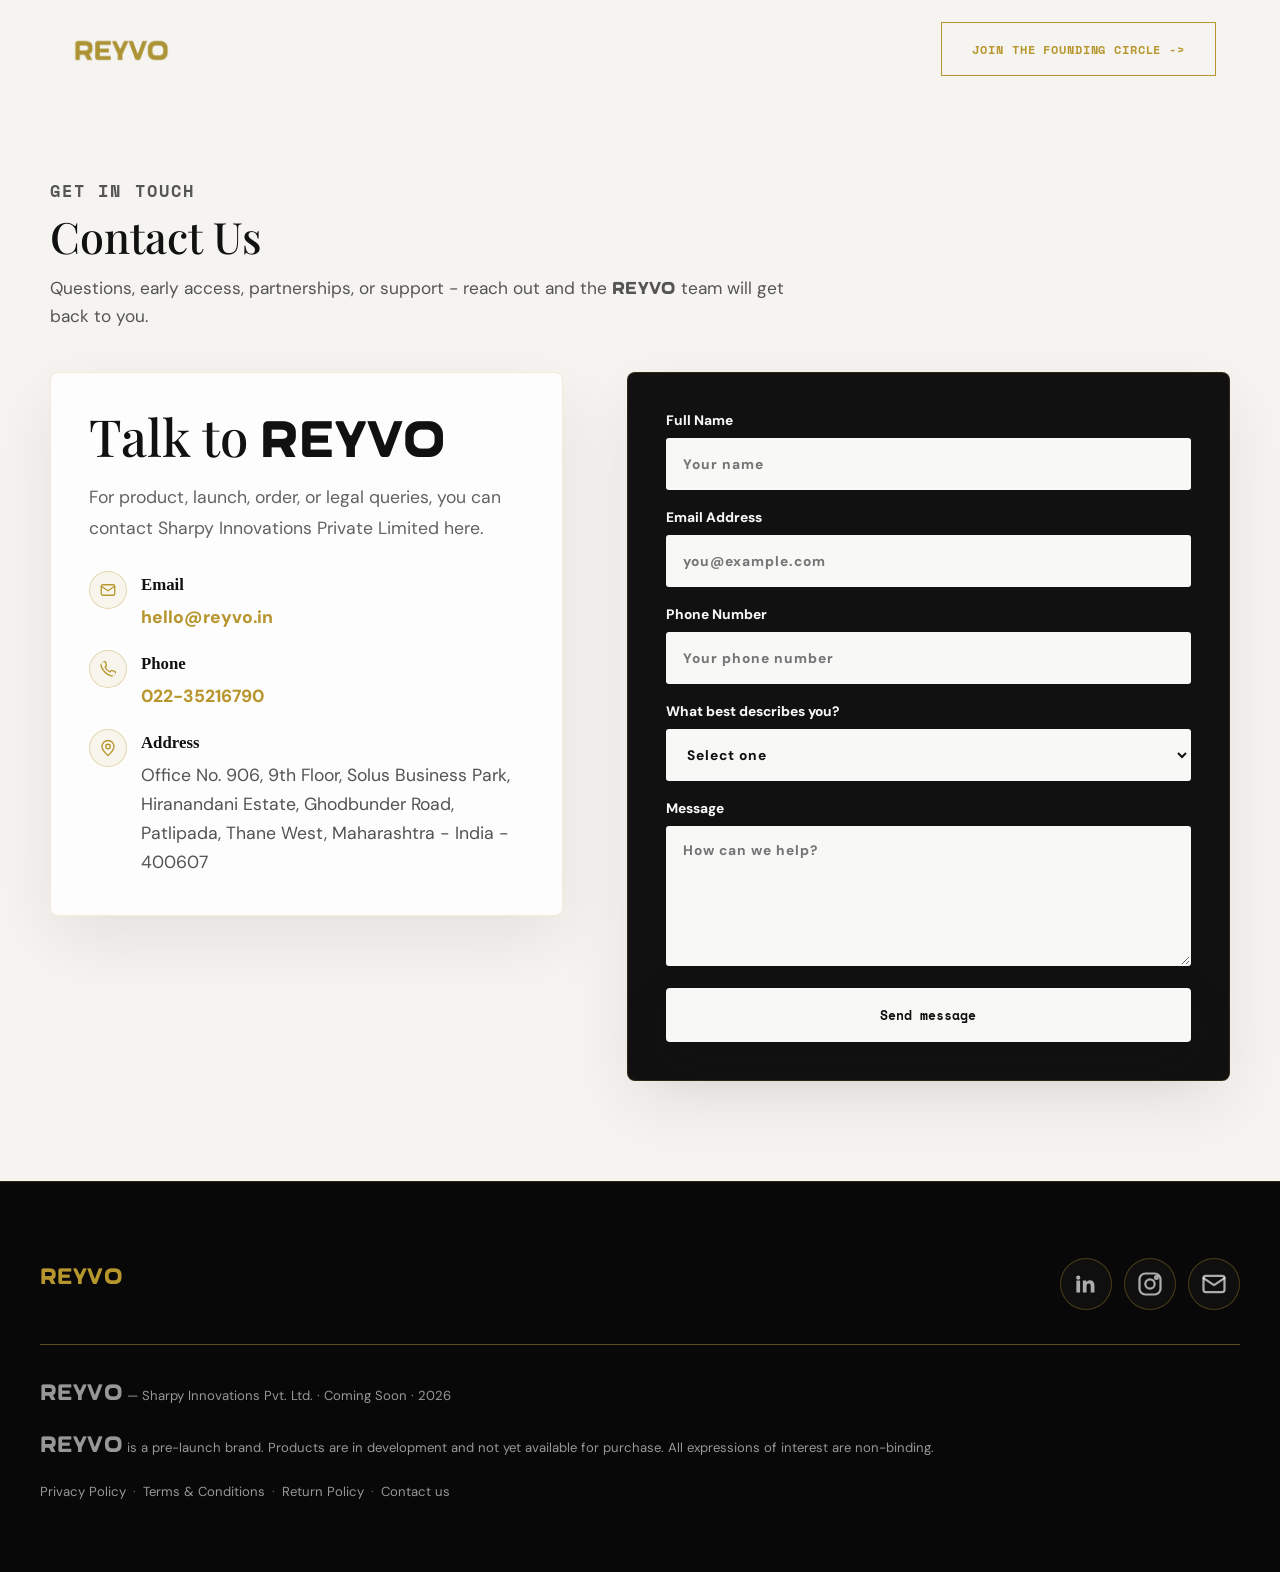
==== commit 62ed7fa0: "all updates has been done" ====
--- a/contact-us.html
+++ b/contact-us.html
@@ -30,10 +30,27 @@
                 <p>For product, launch, order, or legal queries, you can contact Sharpy Innovations Private Limited
                     here.</p>
                 <div class="contact-list">
-                    <p><strong>Email</strong><a href="mailto:hello@reyvo.in">hello@reyvo.in</a></p>
-                    <p><strong>Phone</strong><a href="tel:02235216790">022-35216790</a></p>
-                    <p><strong>Address</strong><span>Office No. 906, 9th Floor, Solus Business Park, Hiranandani Estate,
-                            Ghodbunder Road, Patlipada, Thane West, Maharashtra - India - 400607</span></p>
+                    <p>
+                        <svg class="contact-icon" viewBox="0 0 24 24" aria-hidden="true">
+                            <rect x="3" y="5" width="18" height="14" rx="2" ry="2"></rect>
+                            <path d="m3 7 9 6 9-6"></path>
+                        </svg>
+                        <span><strong>Email</strong><a href="mailto:hello@reyvo.in">hello@reyvo.in</a></span>
+                    </p>
+                    <p>
+                        <svg class="contact-icon" viewBox="0 0 24 24" aria-hidden="true">
+                            <path d="M22 16.92v3a2 2 0 0 1-2.18 2 19.8 19.8 0 0 1-8.63-3.07 19.5 19.5 0 0 1-6-6A19.8 19.8 0 0 1 2.12 4.2 2 2 0 0 1 4.11 2h3a2 2 0 0 1 2 1.72c.12.9.33 1.77.63 2.61a2 2 0 0 1-.45 2.11L8.09 9.64a16 16 0 0 0 6.27 6.27l1.2-1.2a2 2 0 0 1 2.11-.45c.84.3 1.71.51 2.61.63A2 2 0 0 1 22 16.92Z"></path>
+                        </svg>
+                        <span><strong>Phone</strong><a href="tel:02235216790">022-35216790</a></span>
+                    </p>
+                    <p>
+                        <svg class="contact-icon" viewBox="0 0 24 24" aria-hidden="true">
+                            <path d="M20 10c0 5-8 12-8 12S4 15 4 10a8 8 0 1 1 16 0Z"></path>
+                            <circle cx="12" cy="10" r="3"></circle>
+                        </svg>
+                        <span><strong>Address</strong><span>Office No. 906, 9th Floor, Solus Business Park, Hiranandani Estate,
+                                Ghodbunder Road, Patlipada, Thane West, Maharashtra - India - 400607</span></span>
+                    </p>
                 </div>
             </div>
 
@@ -69,6 +86,7 @@
                 <button class="button primary" type="submit">Send message</button>
             </form>
         </section>
+
     </main>
 
     <footer class="footer landing-footer">
@@ -76,9 +94,26 @@
             <div class="footer-topline">
                 <a class="footer-logo-link" href="index.html#top" aria-label="REYVO home"><strong>REYVO</strong></a>
                 <div class="footer-social">
-                    <a href="https://www.linkedin.com/company/reyvo" target="_blank" rel="noopener">LinkedIn</a>
-                    <a href="https://www.instagram.com/reyvoindia" target="_blank" rel="noopener">Instagram</a>
-                    <a href="mailto:hello@reyvo.in">hello@reyvo.in</a>
+                    <a href="https://www.linkedin.com/company/reyvo" target="_blank" rel="noopener"
+                        aria-label="LinkedIn">
+                        <svg class="social-icon" viewBox="0 0 24 24" aria-hidden="true">
+                            <path d="M6.94 8.96H3.75v10.29h3.19V8.96ZM5.34 4.75a1.85 1.85 0 1 0 0 3.7 1.85 1.85 0 0 0 0-3.7Zm13.91 8.6c0-3.1-1.65-4.54-3.86-4.54a3.33 3.33 0 0 0-3 1.65h-.04v-1.5H9.29v10.29h3.19v-5.09c0-1.34.25-2.64 1.92-2.64s1.66 1.54 1.66 2.73v5h3.19v-5.9Z" />
+                        </svg>
+                    </a>
+                    <a href="https://www.instagram.com/reyvoindia" target="_blank" rel="noopener"
+                        aria-label="Instagram">
+                        <svg class="social-icon" viewBox="0 0 24 24" aria-hidden="true">
+                            <rect x="3" y="3" width="18" height="18" rx="5" ry="5"></rect>
+                            <circle cx="12" cy="12" r="4"></circle>
+                            <circle cx="17.5" cy="6.5" r="1.2"></circle>
+                        </svg>
+                    </a>
+                    <a href="mailto:hello@reyvo.in" aria-label="Email REYVO">
+                        <svg class="social-icon" viewBox="0 0 24 24" aria-hidden="true">
+                            <rect x="3" y="5" width="18" height="14" rx="2" ry="2"></rect>
+                            <path d="m3 7 9 6 9-6"></path>
+                        </svg>
+                    </a>
                 </div>
             </div>
             <div class="footer-divider" aria-hidden="true"></div>
--- a/style.css
+++ b/style.css
@@ -32,7 +32,7 @@
 
 body {
     margin: 0;
-    font-family: Calibri, "Segoe UI", Arial, sans-serif;
+    font-family: "DM Sans", Calibri, "Segoe UI", Arial, sans-serif;
     background:
         linear-gradient(180deg, #FFFFFF 0%, var(--cream) 34%, #EFEFED 100%);
     color: var(--ink);
@@ -98,6 +98,7 @@
 .header-cta {
     display: inline-flex;
     align-items: center;
+    font-family: "Space Mono", "Courier New", monospace;
     gap: 4px;
     min-height: 42px;
     padding: 0 18px;
@@ -913,6 +914,7 @@
     border: 1px solid transparent;
     border-radius: 3px;
     font: inherit;
+    letter-spacing: 1px;
 }
 
 input:focus,
@@ -1372,7 +1374,26 @@
 }
 
 .contact-list p {
+    display: grid;
+    grid-template-columns: 38px 1fr;
+    gap: 14px;
+    align-items: start;
     margin: 0;
+}
+
+.contact-icon {
+    width: 38px;
+    height: 38px;
+    padding: 9px;
+    color: var(--gold);
+    fill: none;
+    stroke: currentColor;
+    stroke-linecap: round;
+    stroke-linejoin: round;
+    stroke-width: 1.8;
+    border: 1px solid rgba(184, 150, 46, 0.32);
+    border-radius: 50%;
+    background: rgba(184, 150, 46, 0.08);
 }
 
 .contact-list strong {
@@ -1389,6 +1410,7 @@
 }
 
 .contact-list span {
+    display: block;
     color: rgba(17, 17, 17, 0.72);
     line-height: 1.65;
 }
@@ -1799,6 +1821,572 @@
     .belief-can,
     .flavor-dot {
         animation: none;
+    }
+}
+
+/* Final mobile overrides: keep these last so they win */
+@media (max-width: 768px) {
+
+    html,
+    body {
+        max-width: 100%;
+        overflow-x: hidden;
+    }
+
+    .landing-page .site-header,
+    .site-header {
+        min-height: 76px;
+        padding: 16px 18px;
+    }
+
+    .landing-page .brand img,
+    .brand img {
+        height: 30px;
+    }
+
+    .landing-page .header-cta,
+    .header-cta {
+        position: fixed;
+        left: 177px !important;
+        right: 16px;
+        bottom: 14px;
+        z-index: 80;
+        min-height: 52px;
+        max-width: none;
+        justify-content: center;
+        padding: 0 18px;
+        background: rgba(14, 14, 14, 0.97);
+        border-color: var(--gold);
+        color: var(--gold);
+        font-size: 0.72rem;
+        text-align: center;
+        box-shadow: 0 14px 36px rgba(0, 0, 0, 0.32), 0 0 18px rgba(184, 150, 46, 0.18);
+    }
+
+    .landing-hero {
+        min-height: auto;
+        padding: 116px 16px 58px;
+    }
+
+    .hero-bg-video {
+        inset: -10px;
+        width: calc(100% + 20px);
+        height: calc(100% + 20px);
+        opacity: 0.46;
+        filter: blur(5px) saturate(0.78) brightness(0.48) contrast(1.08);
+    }
+
+    .landing-hero .hero-inner,
+    .problem-promise .section-wrap,
+    .section-wrap,
+    .signup-container,
+    .belief-inner,
+    .landing-footer .footer-inner {
+        width: min(100% - 32px, 680px);
+        max-width: 680px;
+    }
+
+    .landing-hero .eyebrow {
+        min-height: 38px;
+        max-width: 100%;
+        padding: 0 14px;
+        font-size: 0.6rem;
+        letter-spacing: 0.16em;
+        white-space: normal;
+    }
+
+    .landing-hero h1 {
+        max-width: 100%;
+        margin-bottom: 24px;
+        font-size: clamp(2.9rem, 13.5vw, 5.7rem);
+        line-height: 1.02;
+    }
+
+    .landing-hero h1 .hero-line {
+        white-space: normal;
+        transform: none;
+    }
+
+    .landing-hero .subline {
+        max-width: 34rem;
+        margin-bottom: 26px;
+        font-size: 0.98rem;
+        line-height: 1.62;
+    }
+
+    .landing-page .button {
+        width: 100%;
+        min-height: 52px;
+        padding: 0 18px;
+        font-size: 0.72rem;
+    }
+
+    .landing-page .countdown {
+        width: min(100%, 420px);
+        display: grid;
+        grid-template-columns: repeat(4, minmax(0, 1fr));
+        gap: 8px;
+        margin: 24px auto 0;
+    }
+
+    .landing-page .countdown i {
+        display: none;
+    }
+
+    .landing-page .countdown-unit {
+        min-width: 0;
+        padding: 12px 6px;
+    }
+
+    .landing-page .countdown strong {
+        font-size: clamp(1.55rem, 8vw, 2.2rem);
+    }
+
+    .landing-page .countdown span {
+        font-size: 0.52rem;
+        letter-spacing: 0.1em;
+    }
+
+    .dark-section,
+    .belief-section,
+    .signup-section {
+        padding: 72px 0;
+    }
+
+    .problem-promise {
+        padding-top: 72px;
+    }
+
+    .problem-promise h2,
+    .problem-promise .promise-gold-panel h2,
+    .belief-section h2,
+    .signup-section h2,
+    .final-cta h2 {
+        max-width: 100%;
+        margin-left: 0;
+        font-size: clamp(2.35rem, 11vw, 3.8rem);
+        line-height: 1.08;
+    }
+
+    .problem-promise .section-intro,
+    .problem-promise .promise-gold-panel .section-intro {
+        max-width: 100%;
+        margin-left: 0;
+        margin-bottom: 44px;
+        font-size: 1rem;
+        line-height: 1.68;
+    }
+
+    .problem-grid,
+    .promise-grid,
+    .problem-promise .promise-gold-panel .promise-grid,
+    .signup-container {
+        grid-template-columns: 1fr;
+        margin-left: 0;
+    }
+
+    .problem-card {
+        padding: 28px 22px;
+    }
+
+    .promise-gold-panel {
+        width: 100vw;
+        margin-left: calc(50% - 50vw);
+        margin-bottom: -72px;
+        padding: 72px 16px 78px;
+    }
+
+    .promise-gold-panel .promise-card {
+        padding: 24px 0 24px 18px;
+    }
+
+    .signup-section::before,
+    .signup-section::after {
+        width: 62vw;
+        opacity: 0.09;
+        filter: blur(10px) saturate(0.8);
+    }
+
+    .signup-section::before {
+        left: -34vw;
+        top: 6%;
+    }
+
+    .signup-section::after {
+        right: -34vw;
+        bottom: 12%;
+    }
+
+    .signup-container {
+        gap: 36px;
+    }
+
+    .landing-page .signup-form {
+        padding: 26px 18px;
+    }
+
+    .belief-section blockquote {
+        margin: 34px 0 36px;
+        padding: 24px 0;
+        font-size: clamp(1.65rem, 8vw, 2.4rem);
+    }
+
+    .final-cta {
+        padding: 72px 16px 82px;
+    }
+
+    .landing-footer {
+        padding: 56px 0 112px;
+    }
+
+    .footer-topline,
+    .footer-social {
+        align-items: flex-start;
+        flex-direction: column;
+    }
+
+    .footer-social {
+        gap: 12px;
+    }
+
+    .footer-divider {
+        margin: 28px 0 24px;
+    }
+}
+
+@media (max-width: 430px) {
+    .landing-hero {
+        padding-top: 106px;
+    }
+
+    .landing-hero h1 {
+        font-size: clamp(2.55rem, 15vw, 3.8rem);
+    }
+
+    .landing-page .countdown {
+        grid-template-columns: repeat(2, minmax(0, 1fr));
+        max-width: 280px;
+    }
+
+    .problem-promise h2,
+    .problem-promise .promise-gold-panel h2,
+    .belief-section h2,
+    .signup-section h2,
+    .final-cta h2 {
+        font-size: clamp(2.15rem, 12vw, 3.05rem);
+    }
+
+    .hero-particles span:nth-child(n+7) {
+        display: none;
+    }
+}
+
+/* Mobile responsive polish */
+@media (max-width: 768px) {
+
+    html,
+    body {
+        max-width: 100%;
+        overflow-x: hidden;
+    }
+
+    .landing-page .site-header,
+    .site-header {
+        min-height: 76px;
+        padding: 16px 18px;
+    }
+
+    .landing-page .brand img,
+    .brand img {
+        height: 30px;
+    }
+
+    .landing-page .header-cta,
+    .header-cta {
+        position: fixed;
+        left: 16px;
+        right: 16px;
+        bottom: 14px;
+        z-index: 80;
+        min-height: 52px;
+        max-width: none;
+        justify-content: center;
+        padding: 0 18px;
+        background: rgba(14, 14, 14, 0.97);
+        border-color: var(--gold);
+        color: var(--gold);
+        font-size: 0.72rem;
+        text-align: center;
+        box-shadow: 0 14px 36px rgba(0, 0, 0, 0.32), 0 0 18px rgba(184, 150, 46, 0.18);
+    }
+
+    .landing-hero {
+        min-height: auto;
+        padding: 116px 16px 58px;
+    }
+
+    .hero-bg-video {
+        inset: -10px;
+        width: calc(100% + 20px);
+        height: calc(100% + 20px);
+        opacity: 0.46;
+        filter: blur(5px) saturate(0.78) brightness(0.48) contrast(1.08);
+    }
+
+    .landing-hero .hero-inner {
+        width: min(100%, 680px);
+    }
+
+    .landing-hero .eyebrow {
+        min-height: 38px;
+        max-width: 100%;
+        padding: 0 14px;
+        font-size: 0.58rem;
+        letter-spacing: 0.16em;
+        white-space: normal;
+    }
+
+    .landing-hero h1 {
+        max-width: 100%;
+        margin-bottom: 24px;
+        font-size: clamp(2.9rem, 13.5vw, 5.7rem);
+        line-height: 1.02;
+    }
+
+    .landing-hero h1 .hero-line {
+        white-space: normal;
+        transform: none;
+    }
+
+    .landing-hero .subline {
+        max-width: 34rem;
+        margin-bottom: 26px;
+        font-size: 0.98rem;
+        line-height: 1.62;
+    }
+
+    .landing-page .button {
+        width: 100%;
+        min-height: 52px;
+        padding: 0 18px;
+        font-size: 0.72rem;
+    }
+
+    .social-proof {
+        margin-top: 20px;
+        font-size: 0.82rem;
+    }
+
+    .landing-page .countdown {
+        width: min(100%, 420px);
+        grid-template-columns: repeat(4, minmax(0, 1fr));
+        gap: 8px;
+        margin: 24px auto 0;
+    }
+
+    .landing-page .countdown i {
+        display: none;
+    }
+
+    .landing-page .countdown-unit {
+        min-width: 0;
+        padding: 12px 6px;
+    }
+
+    .landing-page .countdown strong {
+        font-size: clamp(1.55rem, 8vw, 2.2rem);
+    }
+
+    .landing-page .countdown span {
+        font-size: 0.52rem;
+        letter-spacing: 0.1em;
+    }
+
+    .dark-section,
+    .belief-section,
+    .signup-section {
+        padding: 72px 0;
+    }
+
+    .problem-promise {
+        padding-top: 72px;
+    }
+
+    .problem-promise .section-wrap,
+    .section-wrap,
+    .signup-container,
+    .belief-inner {
+        width: min(100% - 32px, 680px);
+    }
+
+    .problem-promise .eyebrow {
+        margin-bottom: 22px;
+        font-size: 0.66rem;
+        letter-spacing: 0.18em;
+    }
+
+    .problem-promise h2,
+    .problem-promise .promise-gold-panel h2,
+    .belief-section h2,
+    .signup-section h2,
+    .final-cta h2 {
+        max-width: 100%;
+        margin-left: 0;
+        font-size: clamp(2.35rem, 11vw, 3.8rem);
+        line-height: 1.08;
+    }
+
+    .problem-promise .section-intro,
+    .problem-promise .promise-gold-panel .section-intro {
+        max-width: 100%;
+        margin-left: 0;
+        margin-bottom: 44px;
+        font-size: 1rem;
+        line-height: 1.68;
+    }
+
+    .problem-grid,
+    .promise-grid,
+    .problem-promise .promise-gold-panel .promise-grid {
+        grid-template-columns: 1fr;
+        margin-left: 0;
+        gap: 1px;
+    }
+
+    .problem-card {
+        padding: 28px 22px;
+    }
+
+    .promise-gold-panel {
+        width: 100vw;
+        margin-left: calc(50% - 50vw);
+        margin-bottom: -72px;
+        padding: 72px 16px 78px;
+    }
+
+    .promise-gold-panel .promise-card {
+        padding: 24px 0 24px 18px;
+    }
+
+    .promise-pull {
+        margin-top: 42px;
+        font-size: 1.3rem;
+        line-height: 1.38;
+    }
+
+    .signup-section::before,
+    .signup-section::after {
+        width: 62vw;
+        opacity: 0.09;
+        filter: blur(10px) saturate(0.8);
+    }
+
+    .signup-section::before {
+        left: -34vw;
+        top: 6%;
+    }
+
+    .signup-section::after {
+        right: -34vw;
+        bottom: 12%;
+    }
+
+    .signup-container {
+        grid-template-columns: 1fr;
+        gap: 36px;
+    }
+
+    .signup-copy h3 {
+        margin-top: 22px;
+    }
+
+    .perks-list {
+        gap: 10px;
+    }
+
+    .landing-page .signup-form {
+        padding: 26px 18px;
+    }
+
+    .landing-page input,
+    .landing-page select {
+        min-height: 50px;
+        font-size: 0.95rem;
+    }
+
+    .belief-section blockquote {
+        margin: 34px 0 36px;
+        padding: 24px 0;
+        font-size: clamp(1.65rem, 8vw, 2.4rem);
+    }
+
+    .final-cta {
+        padding: 72px 16px 82px;
+    }
+
+    .final-cta p {
+        margin-bottom: 28px;
+        font-size: 1rem;
+        line-height: 1.62;
+    }
+
+    .landing-footer {
+        padding: 56px 0 112px;
+    }
+
+    .landing-footer .footer-inner {
+        width: min(100% - 32px, 680px);
+    }
+
+    .footer-topline,
+    .footer-social {
+        align-items: flex-start;
+        flex-direction: column;
+    }
+
+    .footer-social {
+        gap: 12px;
+    }
+
+    .footer-divider {
+        margin: 28px 0 24px;
+    }
+
+    .landing-footer p,
+    .landing-footer a {
+        font-size: 0.86rem;
+        line-height: 1.65;
+    }
+
+    .landing-footer .footer-policy-links {
+        line-height: 1.8;
+    }
+}
+
+@media (max-width: 430px) {
+    .landing-hero {
+        padding-top: 106px;
+    }
+
+    .landing-hero h1 {
+        font-size: clamp(2.55rem, 15vw, 3.8rem);
+    }
+
+    .landing-page .countdown {
+        grid-template-columns: repeat(2, minmax(0, 1fr));
+        max-width: 280px;
+    }
+
+    .problem-promise h2,
+    .problem-promise .promise-gold-panel h2,
+    .belief-section h2,
+    .signup-section h2,
+    .final-cta h2 {
+        font-size: clamp(2.15rem, 12vw, 3.05rem);
+    }
+
+    .hero-particles span:nth-child(n+7) {
+        display: none;
     }
 }
 
@@ -1872,6 +2460,20 @@
     text-align: center;
 }
 
+.hero-bg-video {
+    position: absolute;
+    inset: -8px;
+    z-index: -4;
+    width: calc(100% + 16px);
+    height: calc(100% + 16px);
+    object-fit: cover;
+    opacity: 0.78;
+    /* filter: blur(1.5px) saturate(1.08) brightness(0.92) contrast(1.04); */
+    filter: blur(3.5px) saturate(1.08) brightness(0.92) contrast(1.04);
+    transform: scale(1.01);
+    pointer-events: none;
+}
+
 .landing-hero .hex-bg {
     position: absolute;
     inset: 0;
@@ -1888,8 +2490,8 @@
     inset: 0;
     z-index: -1;
     background:
-        radial-gradient(circle at 50% 25%, rgba(184, 150, 46, 0.12), transparent 28%),
-        linear-gradient(180deg, rgba(14, 14, 14, 0.72), var(--obsidian) 82%);
+        radial-gradient(circle at 50% 25%, rgba(184, 150, 46, 0.14), transparent 30%),
+        linear-gradient(180deg, rgba(14, 14, 14, 0.36), rgba(14, 14, 14, 0.62) 54%, var(--obsidian) 100%);
 }
 
 .hero-product-blur {
@@ -2145,12 +2747,18 @@
 }
 
 .signup-section {
+    position: relative;
     padding: 108px 0;
     background: #F5F4F1;
     color: var(--obsidian);
-}
+    overflow: hidden;
+    isolation: isolate;
+}
+
 
 .signup-container {
+    position: relative;
+    z-index: 1;
     display: grid;
     grid-template-columns: 1fr 0.82fr;
     gap: clamp(42px, 7vw, 86px);
@@ -2223,7 +2831,7 @@
     min-height: 50px;
     color: var(--landing-text);
     background: rgba(255, 255, 255, 0.05);
-    border: 1px solid rgba(184, 150, 46, 0.3);
+    border: 1px solid #ffffff61;
     border-radius: 0;
 }
 
@@ -2306,7 +2914,7 @@
     border-bottom: 1px solid var(--landing-border);
     color: rgba(255, 255, 255, 0.92);
     font-family: "Cormorant Garamond", Georgia, "Times New Roman", serif;
-    font-size: clamp(1rem, 3.8vw, 2px);
+    font-size: clamp(1.65rem, 3.8vw, 2.2rem);
     font-style: italic;
     font-weight: 300;
     line-height: 1.35;
@@ -2417,6 +3025,7 @@
 }
 
 @keyframes navGoldPulse {
+
     0%,
     100% {
         box-shadow: 0 0 0 rgba(184, 150, 46, 0);
@@ -2560,10 +3169,10 @@
 .site-header,
 .legal-header,
 .landing-page .site-header {
-    background: #0E0E0E;
+    background: #0e0e0e00;
     border-bottom: 0;
     box-shadow: none;
-    backdrop-filter: blur(14px);
+    backdrop-filter: blur(0px);
 }
 
 .site-header.is-scrolled,
@@ -2680,18 +3289,95 @@
     animation: goldParticleDrift 12s ease-in-out infinite;
 }
 
-.hero-particles span:nth-child(1) { left: 8%; top: 28%; animation-duration: 13s; }
-.hero-particles span:nth-child(2) { left: 17%; top: 74%; width: 3px; height: 3px; animation-delay: -4s; }
-.hero-particles span:nth-child(3) { left: 26%; top: 18%; animation-delay: -7s; }
-.hero-particles span:nth-child(4) { left: 36%; top: 83%; width: 4px; height: 4px; animation-duration: 15s; }
-.hero-particles span:nth-child(5) { left: 48%; top: 22%; width: 6px; height: 6px; animation-delay: -3s; }
-.hero-particles span:nth-child(6) { left: 58%; top: 78%; width: 3px; height: 3px; animation-delay: -9s; }
-.hero-particles span:nth-child(7) { left: 68%; top: 34%; animation-duration: 14s; }
-.hero-particles span:nth-child(8) { left: 78%; top: 67%; width: 4px; height: 4px; animation-delay: -5s; }
-.hero-particles span:nth-child(9) { left: 88%; top: 24%; width: 6px; height: 6px; animation-delay: -10s; }
-.hero-particles span:nth-child(10) { left: 93%; top: 84%; width: 3px; height: 3px; animation-duration: 16s; }
-.hero-particles span:nth-child(11) { left: 11%; top: 52%; width: 4px; height: 4px; animation-delay: -8s; }
-.hero-particles span:nth-child(12) { left: 73%; top: 14%; width: 3px; height: 3px; animation-delay: -2s; }
+.hero-particles span:nth-child(1) {
+    left: 8%;
+    top: 28%;
+    animation-duration: 13s;
+}
+
+.hero-particles span:nth-child(2) {
+    left: 17%;
+    top: 74%;
+    width: 3px;
+    height: 3px;
+    animation-delay: -4s;
+}
+
+.hero-particles span:nth-child(3) {
+    left: 26%;
+    top: 18%;
+    animation-delay: -7s;
+}
+
+.hero-particles span:nth-child(4) {
+    left: 36%;
+    top: 83%;
+    width: 4px;
+    height: 4px;
+    animation-duration: 15s;
+}
+
+.hero-particles span:nth-child(5) {
+    left: 48%;
+    top: 22%;
+    width: 6px;
+    height: 6px;
+    animation-delay: -3s;
+}
+
+.hero-particles span:nth-child(6) {
+    left: 58%;
+    top: 78%;
+    width: 3px;
+    height: 3px;
+    animation-delay: -9s;
+}
+
+.hero-particles span:nth-child(7) {
+    left: 68%;
+    top: 34%;
+    animation-duration: 14s;
+}
+
+.hero-particles span:nth-child(8) {
+    left: 78%;
+    top: 67%;
+    width: 4px;
+    height: 4px;
+    animation-delay: -5s;
+}
+
+.hero-particles span:nth-child(9) {
+    left: 88%;
+    top: 24%;
+    width: 6px;
+    height: 6px;
+    animation-delay: -10s;
+}
+
+.hero-particles span:nth-child(10) {
+    left: 93%;
+    top: 84%;
+    width: 3px;
+    height: 3px;
+    animation-duration: 16s;
+}
+
+.hero-particles span:nth-child(11) {
+    left: 11%;
+    top: 52%;
+    width: 4px;
+    height: 4px;
+    animation-delay: -8s;
+}
+
+.hero-particles span:nth-child(12) {
+    left: 73%;
+    top: 14%;
+    width: 3px;
+    height: 3px;
+    animation-delay: -2s;
+}
 
 .landing-hero .eyebrow {
     display: inline-flex;
@@ -2939,26 +3625,53 @@
     margin-bottom: 118px;
 }
 
+.promise-gold-panel {
+    width: 100vw;
+    margin-left: calc(50% - 50vw);
+    margin-bottom: -104px;
+    padding: 96px max(135px, calc((100vw - 1510px) / 2 + 135px)) 104px;
+    background: var(--gold);
+    color: #0E0E0E;
+}
+
 .problem-promise .section-rule {
     display: none;
 }
 
-.problem-promise .section-rule + h2 {
+.problem-promise .promise-gold-panel h2 {
     max-width: 790px;
     margin-left: 3.6vw;
     margin-bottom: 32px;
+    color: #0E0E0E;
     font-size: clamp(3.65rem, 5vw, 5.2rem);
     line-height: 1.04;
 }
 
-.problem-promise .section-rule + h2 + .section-intro {
+.problem-promise .promise-gold-panel .section-intro {
     max-width: 820px;
     margin-left: 3.6vw;
     margin-bottom: 72px;
-}
-
-.problem-promise .promise-grid {
+    color: rgba(14, 14, 14, 0.72);
+}
+
+.problem-promise .promise-gold-panel .promise-grid {
     margin-left: 3.6vw;
+}
+
+.promise-gold-panel .promise-card {
+    border-left-color: rgba(14, 14, 14, 0.72);
+}
+
+.promise-gold-panel .promise-card h3 {
+    color: #0E0E0E;
+}
+
+.promise-gold-panel .promise-card p {
+    color: rgba(14, 14, 14, 0.66);
+}
+
+.promise-gold-panel .promise-pull {
+    color: rgba(14, 14, 14, 0.72);
 }
 
 /* Footer layout to match the homepage reference */
@@ -2981,7 +3694,102 @@
 .footer-social {
     display: flex;
     align-items: center;
-    gap: clamp(24px, 3vw, 42px);
+    gap: 12px;
+}
+
+.footer-social a,
+.follow-link {
+    display: inline-flex;
+    align-items: center;
+    justify-content: center;
+    color: rgba(255, 255, 255, 0.66);
+    border: 1px solid rgba(184, 150, 46, 0.34);
+    background: rgba(255, 255, 255, 0.03);
+    transition: color 220ms ease, border-color 220ms ease, background 220ms ease, transform 220ms ease;
+}
+
+.footer-social a {
+    width: 52px;
+    height: 52px;
+    border-radius: 50%;
+}
+
+.footer-social a:hover,
+.follow-link:hover {
+    color: var(--gold);
+    border-color: rgba(184, 150, 46, 0.76);
+    background: rgba(184, 150, 46, 0.1);
+    transform: translateY(-2px);
+}
+
+.social-icon {
+    width: 20px;
+    height: 20px;
+    fill: none;
+    stroke: currentColor;
+    stroke-linecap: round;
+    stroke-linejoin: round;
+    stroke-width: 1.9;
+}
+
+.footer-social .social-icon {
+    width: 28px;
+    height: 28px;
+}
+
+.footer-social a:first-child .social-icon path,
+.follow-link:first-child .social-icon path {
+    fill: currentColor;
+    stroke: none;
+}
+
+.follow-section {
+    padding: 76px 24px 0;
+    background: transparent;
+    border-top: 0;
+    text-align: center;
+}
+
+.follow-inner {
+    width: min(980px, 100%);
+    margin: 0 auto;
+    display: flex;
+    flex-direction: column;
+    justify-content: center;
+    align-items: center;
+}
+
+.follow-section h2 {
+    margin: 0 0 30px;
+    color: var(--obsidian);
+    font-size: clamp(2.25rem, 4.6vw, 4rem);
+}
+
+.follow-links {
+    display: flex;
+    justify-content: center;
+    gap: 18px;
+    flex-wrap: wrap;
+}
+
+.follow-link {
+    min-width: 190px;
+    min-height: 58px;
+    gap: 12px;
+    padding: 0 24px;
+    border-radius: 999px;
+    text-decoration: none;
+    color: rgba(14, 14, 14, 0.72);
+    border-color: rgba(184, 150, 46, 0.34);
+    background: rgba(255, 255, 255, 0.78);
+}
+
+.follow-link span {
+    color: currentColor;
+    font-size: 0.9rem;
+    font-weight: 700;
+    letter-spacing: 0.06em;
+    text-transform: uppercase;
 }
 
 .footer-divider {
@@ -2994,6 +3802,11 @@
     display: inline-flex;
 }
 
+.landing-footer .brand-word,
+.footer .brand-word {
+    font-size: 1.4rem;
+}
+
 .landing-footer p {
     margin: 0 0 14px;
 }
@@ -3004,7 +3817,7 @@
     border-top: 0;
 }
 
-.landing-footer .footer-policy-links a + a::before {
+.landing-footer .footer-policy-links a+a::before {
     content: "·";
     padding: 0 7px;
     color: rgba(255, 255, 255, 0.38);
@@ -3029,7 +3842,7 @@
 .signup-section .signup-copy p,
 .signup-section .perks-list,
 .signup-section .signup-form,
-.belief-section .belief-inner > *,
+.belief-section .belief-inner>*,
 .final-cta h2,
 .final-cta p,
 .final-cta .band-cta,
@@ -3061,56 +3874,60 @@
     animation-delay: 260ms;
 }
 
-.problem-promise.reveal.visible .section-rule + h2 {
-    animation-delay: 140ms;
+.problem-promise.reveal.visible .promise-gold-panel h2 {
+    animation: promiseHeadingIn 1350ms cubic-bezier(0.16, 1, 0.3, 1) 520ms both;
+}
+
+.problem-promise.reveal.visible .promise-gold-panel .section-intro {
+    animation: sectionFadeRise 1100ms ease 820ms both;
 }
 
 .problem-promise.reveal.visible .promise-card {
-    animation: sectionCardRise 760ms cubic-bezier(0.16, 1, 0.3, 1) both;
+    animation: sectionCardFadeOnly 1050ms cubic-bezier(0.16, 1, 0.3, 1) 1120ms both;
 }
 
 .problem-promise.reveal.visible .promise-card:nth-child(2) {
-    animation-delay: 120ms;
+    animation-delay: 1360ms;
 }
 
 .problem-promise.reveal.visible .promise-card:nth-child(3) {
-    animation-delay: 240ms;
+    animation-delay: 1600ms;
 }
 
 .problem-promise.reveal.visible .promise-pull {
-    animation: sectionFadeRise 860ms ease 260ms both;
+    animation: sectionFadeRise 1100ms ease 1850ms both;
 }
 
 .signup-section.reveal.visible .signup-copy {
-    animation: sectionSlideLeft 900ms cubic-bezier(0.16, 1, 0.3, 1) both;
+    animation: formContentIn 1250ms cubic-bezier(0.16, 1, 0.3, 1) both;
 }
 
 .signup-section.reveal.visible .signup-form {
-    animation: sectionSlideRight 900ms cubic-bezier(0.16, 1, 0.3, 1) 120ms both;
-}
-
-.belief-section.reveal.visible .belief-inner > * {
+    animation: formPanelIn 1300ms cubic-bezier(0.16, 1, 0.3, 1) 520ms both;
+}
+
+.belief-section.reveal.visible .belief-inner>* {
     animation: sectionFadeRise 850ms ease both;
 }
 
-.belief-section.reveal.visible .belief-inner > *:nth-child(2) {
+.belief-section.reveal.visible .belief-inner>*:nth-child(2) {
     animation-delay: 100ms;
 }
 
-.belief-section.reveal.visible .belief-inner > *:nth-child(3) {
+.belief-section.reveal.visible .belief-inner>*:nth-child(3) {
     animation-delay: 180ms;
 }
 
-.belief-section.reveal.visible .belief-inner > *:nth-child(4) {
+.belief-section.reveal.visible .belief-inner>*:nth-child(4) {
     animation-delay: 260ms;
 }
 
-.belief-section.reveal.visible .belief-inner > *:nth-child(5) {
+.belief-section.reveal.visible .belief-inner>*:nth-child(5) {
     animation-delay: 340ms;
 }
 
-.belief-section.reveal.visible .belief-inner > *:nth-child(6),
-.belief-section.reveal.visible .belief-inner > *:nth-child(7) {
+.belief-section.reveal.visible .belief-inner>*:nth-child(6),
+.belief-section.reveal.visible .belief-inner>*:nth-child(7) {
     animation-delay: 420ms;
 }
 
@@ -3136,10 +3953,15 @@
     }
 
     .problem-promise h2,
-    .problem-promise .section-rule + h2,
-    .problem-promise .section-rule + h2 + .section-intro,
-    .problem-promise .promise-grid {
+    .problem-promise .promise-gold-panel h2,
+    .problem-promise .promise-gold-panel .section-intro,
+    .problem-promise .promise-gold-panel .promise-grid {
         margin-left: 0;
+    }
+
+    .promise-gold-panel {
+        padding-left: 32px;
+        padding-right: 32px;
     }
 }
 
@@ -3154,7 +3976,7 @@
     }
 
     .problem-promise h2,
-    .problem-promise .section-rule + h2 {
+    .problem-promise .promise-gold-panel h2 {
         font-size: clamp(2.6rem, 12vw, 4rem);
     }
 
@@ -3226,6 +4048,7 @@
 }
 
 @keyframes goldParticleDrift {
+
     0%,
     100% {
         transform: translate3d(0, 0, 0) scale(1);
@@ -3300,6 +4123,7 @@
 }
 
 @media (max-width: 900px) {
+
     .landing-hero h1 .hero-line-one,
     .landing-hero h1 .hero-line-two,
     .landing-hero h1 .hero-line-three {
@@ -3308,6 +4132,7 @@
 }
 
 @media (prefers-reduced-motion: reduce) {
+
     .landing-hero h1 .hero-line,
     .landing-hero .eyebrow,
     .landing-hero .subline,
@@ -3331,3 +4156,257 @@
         filter: none !important;
     }
 }
+
+/* Absolute-last mobile layout guard */
+@media (max-width: 768px) {
+
+    html,
+    body {
+        overflow-x: hidden;
+    }
+
+    .landing-page .header-cta,
+    .header-cta {
+        position: fixed;
+        left: 16px;
+        right: 16px;
+        bottom: 12px;
+        max-width: none;
+        justify-content: center;
+    }
+
+    .landing-hero {
+        min-height: auto;
+        padding: 116px 16px 58px;
+    }
+
+    .landing-hero .hero-inner,
+    .problem-promise .section-wrap,
+    .signup-container,
+    .belief-inner,
+    .landing-footer .footer-inner {
+        width: min(100% - 32px, 680px);
+        max-width: 680px;
+    }
+
+    .landing-hero h1 {
+        max-width: 100%;
+        font-size: clamp(2.9rem, 13.5vw, 5.7rem);
+        line-height: 1.02;
+    }
+
+    .landing-hero .eyebrow {
+        font-size: 0.6rem;
+    }
+
+    .landing-hero h1 .hero-line {
+        white-space: normal;
+        transform: none;
+    }
+
+    .landing-page .countdown {
+        display: grid;
+        grid-template-columns: repeat(4, minmax(0, 1fr));
+        width: min(100%, 420px);
+        gap: 8px;
+    }
+
+    .landing-page .countdown i {
+        display: none;
+    }
+
+    .problem-promise h2,
+    .problem-promise .promise-gold-panel h2,
+    .belief-section h2,
+    .signup-section h2,
+    .final-cta h2 {
+        max-width: 100%;
+        margin-left: 0;
+        font-size: clamp(2.35rem, 11vw, 3.8rem);
+    }
+
+    .problem-grid,
+    .promise-grid,
+    .problem-promise .promise-gold-panel .promise-grid,
+    .signup-container {
+        grid-template-columns: 1fr;
+        margin-left: 0;
+    }
+
+    .promise-gold-panel {
+        padding: 72px 16px 78px;
+    }
+
+    .footer-topline,
+    .footer-social {
+        align-items: flex-start;
+        flex-direction: column;
+    }
+}
+
+@media (max-width: 430px) {
+    .landing-page .countdown {
+        grid-template-columns: repeat(2, minmax(0, 1fr));
+        max-width: 280px;
+    }
+
+    .landing-hero h1 {
+        font-size: clamp(2.55rem, 15vw, 3.8rem);
+    }
+}
+
+/* Final mobile spacing fixes requested */
+@media (max-width: 768px) {
+
+    .landing-page .site-header,
+    .site-header {
+        align-items: center;
+        justify-content: space-between;
+        padding-left: 18px;
+        padding-right: 18px;
+    }
+
+    .signup-section {
+        padding-left: 0;
+        padding-right: 0;
+    }
+
+    .signup-container {
+        width: calc(100% - 48px);
+        max-width: 640px;
+        margin-left: auto;
+        margin-right: auto;
+        padding-left: 0;
+        padding-right: 0;
+    }
+
+    .signup-copy,
+    .signup-form {
+        width: 100%;
+        min-width: 0;
+    }
+
+    .signup-copy p,
+    .signup-copy li {
+        font-size: 0.92rem;
+        line-height: 1.7;
+    }
+
+    .signup-copy h3 {
+        font-size: 0.9rem;
+    }
+
+    .landing-page .signup-form {
+        padding: 24px 18px;
+    }
+
+    .landing-footer .footer-policy-links {
+        display: flex;
+        flex-wrap: nowrap;
+        gap: 0;
+        align-items: center;
+        width: 100%;
+        overflow-x: auto;
+        white-space: nowrap;
+        scrollbar-width: none;
+    }
+
+    .landing-footer .footer-policy-links::-webkit-scrollbar {
+        display: none;
+    }
+
+    .landing-footer .footer-policy-links a {
+        flex: 0 0 auto;
+        font-size: 0.72rem;
+    }
+
+    .landing-footer .footer-policy-links a+a::before {
+        padding: 0 6px;
+    }
+}
+
+@media (max-width: 380px) {
+    .signup-container {
+        width: calc(100% - 40px);
+    }
+
+    .landing-footer .footer-policy-links a {
+        font-size: 0.66rem;
+    }
+
+    .landing-footer .footer-policy-links a+a::before {
+        padding: 0 4px;
+    }
+}
+
+@media (max-width: 768px) {
+    .footer-social {
+        flex-direction: row;
+        align-items: center;
+    }
+
+    .follow-section {
+        padding: 56px 16px 0;
+    }
+
+    .follow-links {
+        gap: 12px;
+    }
+
+    .follow-link {
+        min-width: min(100%, 168px);
+    }
+}
+
+@media (max-width: 480px) {
+    .follow-links {
+        display: grid;
+        grid-template-columns: 1fr;
+    }
+
+    .follow-link {
+        width: 100%;
+    }
+}
+
+body,
+button,
+input,
+select,
+textarea,
+label,
+p,
+li,
+a,
+.legal-content,
+.contact-card,
+.contact-form {
+    font-family: "DM Sans", Calibri, "Segoe UI", Arial, sans-serif;
+}
+
+h1,
+h2,
+h3,
+blockquote,
+.legal-hero h1,
+.legal-content h2,
+.legal-content h3,
+.contact-card h2,
+.landing-page h1,
+.landing-page h2 {
+    font-family: "Playfair Display", Georgia, "Times New Roman", serif;
+}
+
+.eyebrow,
+.countdown strong,
+.countdown span,
+.countdown i,
+.footer strong,
+.landing-footer strong {
+    font-family: "Space Mono", "Courier New", monospace;
+}
+
+.brand-word,
+.confirm-logo-text {
+    font-family: "Davioza Molegs", "Times New Roman", serif;
+}
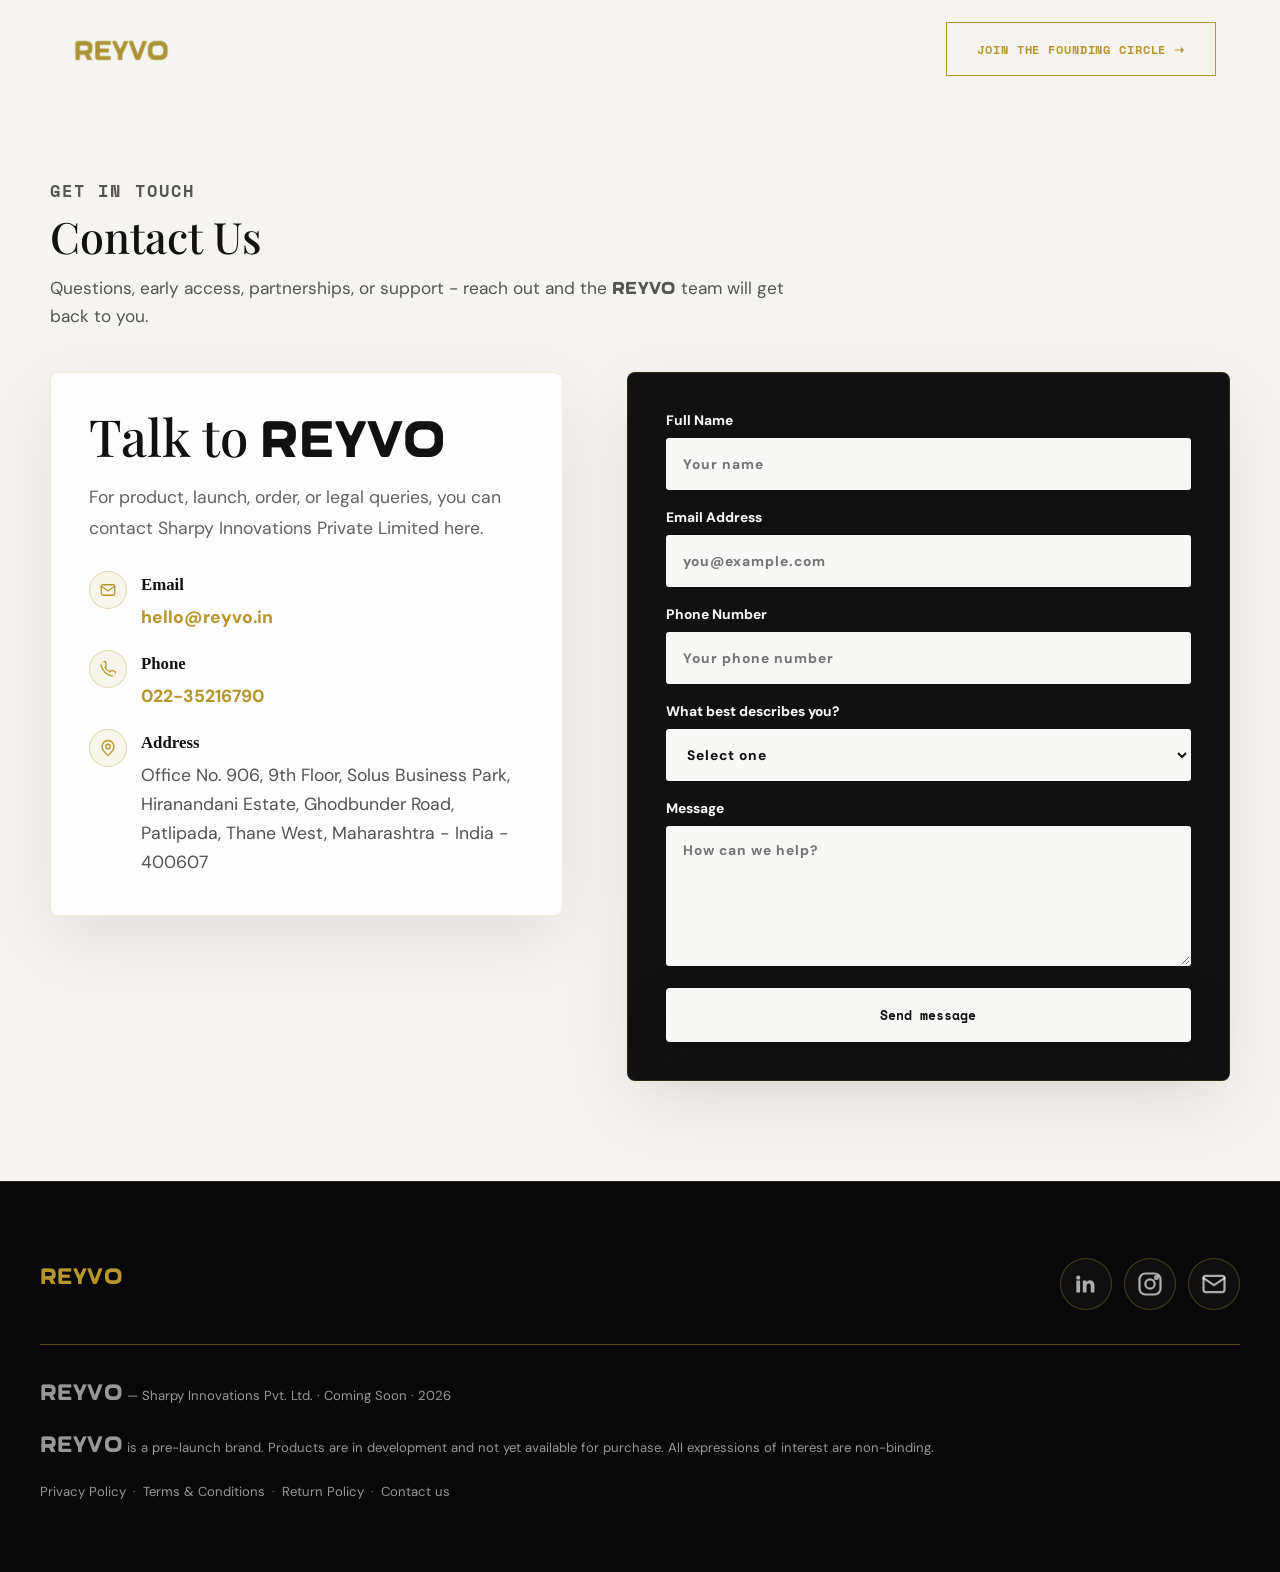
==== commit 7cebd62e: "changes" ====
--- a/contact-us.html
+++ b/contact-us.html
@@ -13,7 +13,7 @@
         <a class="brand" href="index.html#top" aria-label="REYVO home">
             <img src="assets/reyvo-logo.png" alt="REYVO">
         </a>
-        <a class="header-cta" href="index.html#founding-circle">Join the Founding Circle -&gt;</a>
+        <a class="header-cta" href="index.html#founding-circle">Join the Founding Circle ➝</a>
     </header>
 
     <main class="legal-main contact-main">
--- a/style.css
+++ b/style.css
@@ -1205,7 +1205,7 @@
 
 .legal-header {
     position: sticky;
-    background: rgba(248, 248, 246, 0.94);
+    background: rgba(19, 19, 19, 0.94);
     border-bottom: 1px solid var(--line);
     box-shadow: 0 10px 34px rgba(17, 17, 17, 0.08);
     backdrop-filter: blur(18px);
